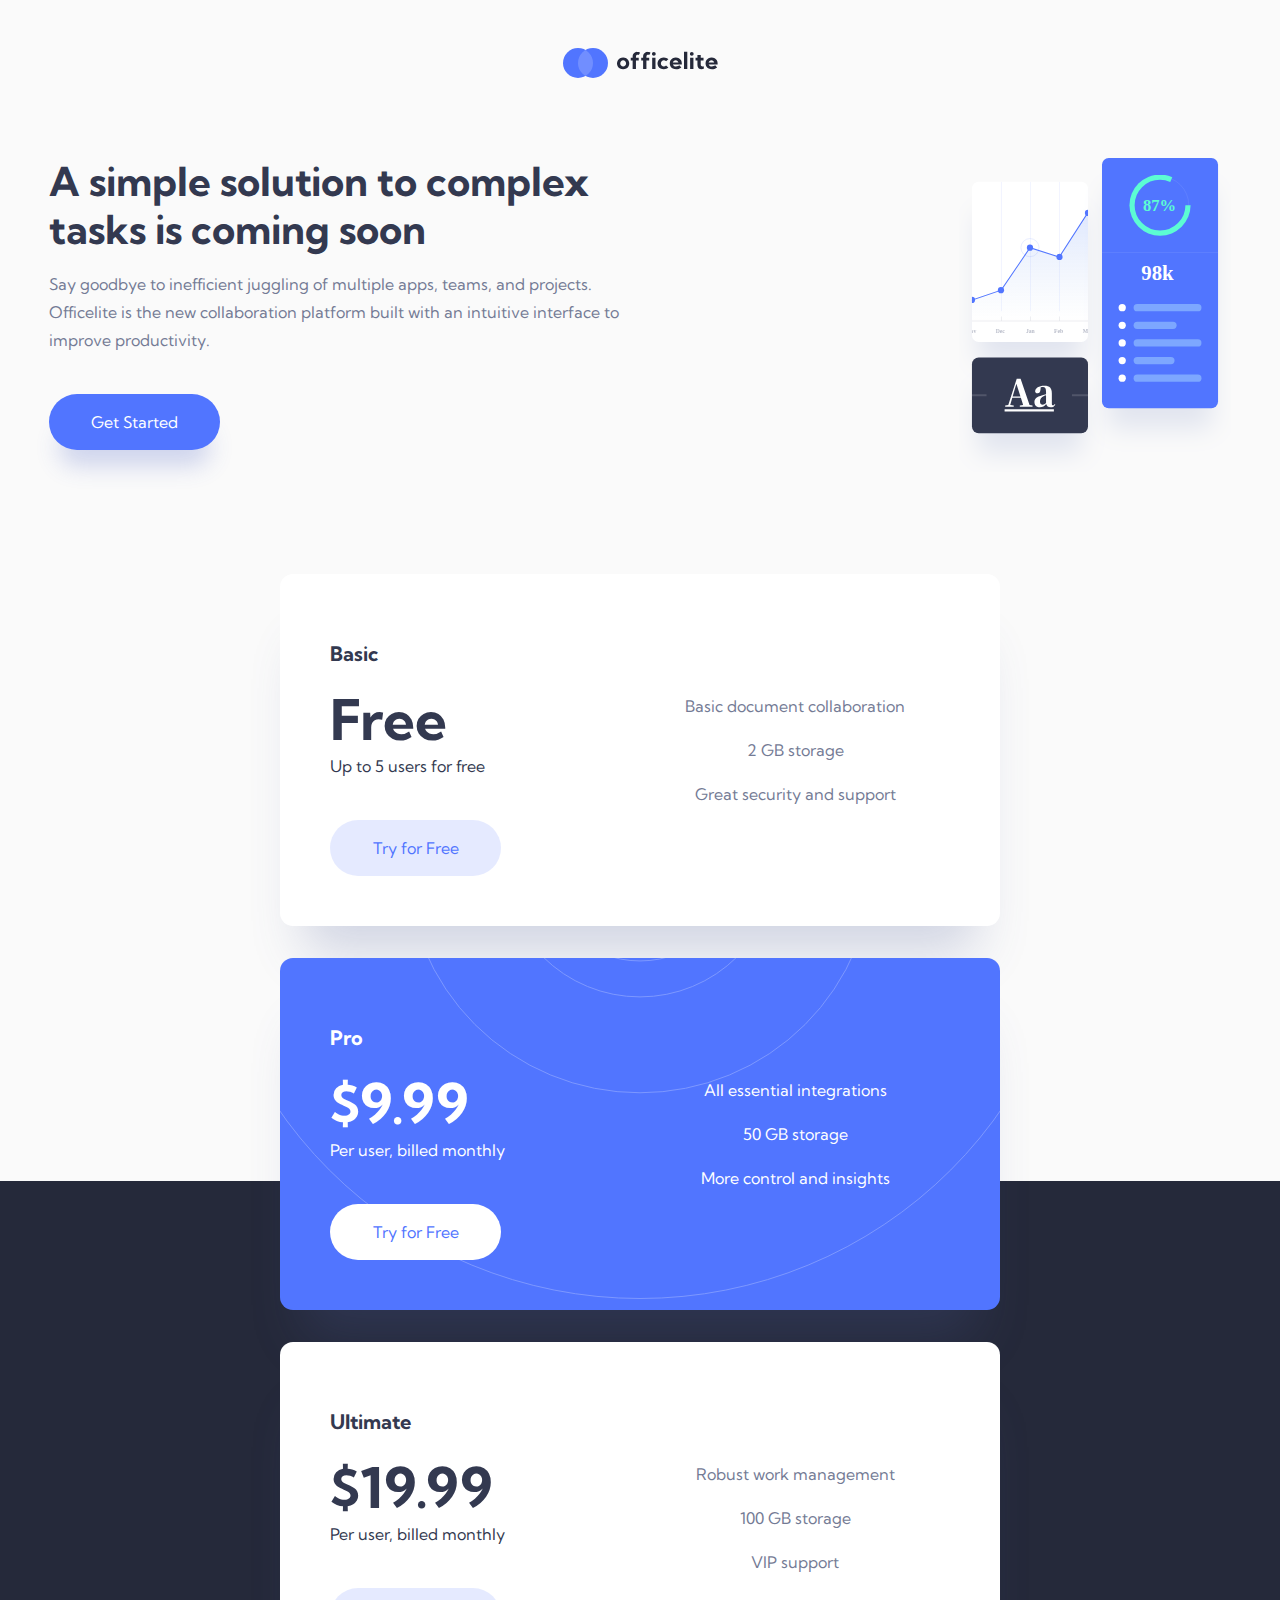
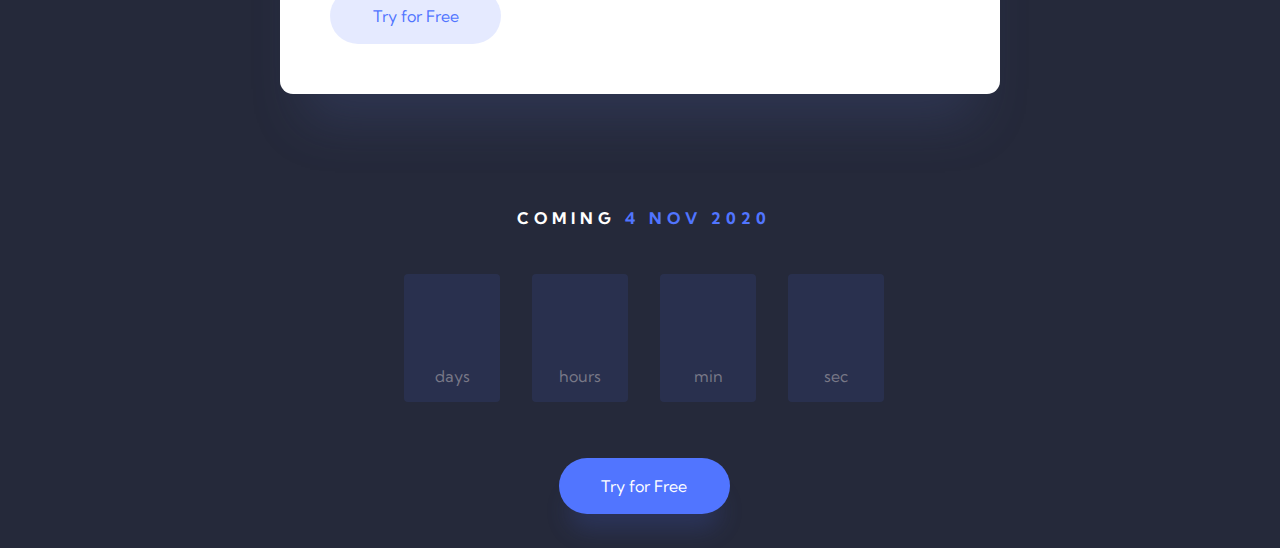
==== index.html @ d3b9f2bd "fix header solar system position" ====
<!DOCTYPE html>
<html lang="en">
  <head>
    <meta charset="UTF-8" />
    <meta name="viewport" content="width=device-width, initial-scale=1.0" />
    <link rel="stylesheet" href="assets/common/css/main.css" />
    <link
      rel="icon"
      type="image/png"
      sizes="32x32"
      href="assets/images/shared/favicon-32x32.png"
    />

    <title>Frontend Mentor | Officelite</title>
  </head>
  <body class="background-home">
    <div>
      <img
        class="background-home-header-mobile"
        src="/starter-code/assets/images/home/bg-pattern-header.svg"
        alt=""
        srcset=""
      />
    </div>
    <div class="container">
      <header>
        <nav>
          <a href="index.html"
            ><img src="assets/images/shared/logo.svg" alt=""
          /></a>
        </nav>
        <div class="header-grid">
          <div class="header-grid__end">
            <img
              id="illustration"
              src="assets/images/home/illustration-charts.svg"
              alt=""
            />
          </div>
          <div>
            <div class="header-section">
              <h1>A simple solution to complex tasks is coming soon</h1>
              <p class="header-paragraph">
                Say goodbye to inefficient juggling of multiple apps, teams, and
                projects. Officelite is the new collaboration platform built
                with an intuitive interface to improve productivity.
              </p>
              <button class="button-1">Get Started</button>
            </div>
          </div>
        </div>
      </header>
      <main>
        <section class="pricing-cards">
          <div class="card card-white">
            <h2 class="card-heading">Basic</h2>
            <div class="card-heading__price">
              <h4 class="card-price">Free</h4>
              <p>Up to 5 users for free</p>
            </div>
            <div class="card-paragraph card-paragraph-white">
              <p>Basic document collaboration</p>
              <p>2 GB storage</p>
              <p>Great security and support</p>
            </div>
            <div class="card-heading__button">
              <button class="button-2">Try for Free</button>
            </div>
          </div>
          <div class="card card-blue">
            <h2 class="card-heading">Pro</h2>
            <div class="card-heading__price">
              <h4 class="card-price">$9.99</h4>
              <p>Per user, billed monthly</p>
            </div>
            <div class="card-paragraph card-paragraph-blue">
              <p>All essential integrations</p>
              <p>50 GB storage</p>
              <p>More control and insights</p>
            </div>
            <div class="card-heading__button">
              <button class="button-3">Try for Free</button>
            </div>
          </div>

          <div class="card card-white">
            <h2 class="card-heading">Ultimate</h2>
            <div class="card-heading__price">
              <h4 class="card-price">$19.99</h4>
              <p>Per user, billed monthly</p>
            </div>
            <div class="card-paragraph card-paragraph-white">
              <p>Robust work management</p>
              <p>100 GB storage</p>
              <p>VIP support</p>
            </div>
            <div class="card-heading__button">
              <button class="button-2">Try for Free</button>
            </div>
          </div>
        </section>

        <footer class="comingsoon">
          <div class="date-grid">
            <!-- If you're choosing to make this date dynamic, set it to 30 days in the future from the moment the visitor views the page -->
            <div>
              <div>
                <img
                  class="background-home-footer__mobile"
                  src="/starter-code/assets/images/home/bg-pattern-footer.svg"
                  alt=""
                  srcset=""
                />
              </div>
              <h3>Coming <span class="comingsoon-date">4 Nov 2020</span></h3>

              <!-- If you're choosing to make this timer dynamic, have it countdown from the date you set above -->
              <div id="clockdiv" class="date-section">
                <div class="date-section-card-signup">
                  <p class="date-number">
                    <span class="date-number days"></span>
                  </p>
                  <p class="date-unit-blue">days</p>
                </div>
                <div class="date-section-card-signup">
                  <p class="date-number"><span class="hours"></span></p>
                  <p class="date-unit-blue">hours</p>
                </div>
                <div class="date-section-card-signup">
                  <span class="date-number minutes"></span>
                  <p class="date-unit-blue">min</p>
                </div>
                <div class="date-section-card-signup">
                  <p class="date-number"><span class="seconds"></span></p>
                  <p class="date-unit-blue">sec</p>
                </div>
              </div>
              <div class="card-heading__button">
                <button class="button-1">Try for Free</button>
              </div>
            </div>
          </div>
        </footer>
      </main>
    </div>
    <script src="/starter-code/assets/common/js/main.js"></script>
  </body>
</html>
---- assets/common/css/main.css ----
@import url("https://fonts.googleapis.com/css2?family=Kumbh+Sans:wght@400;700&display=swap");
/*----------------------------
	Variables
----------------------------*/
/* Colors */
/** Primary **/
/*** Text ***/
/*** Gradient ***/
/** Neutral **/
/*** Text ***/
/*** Dividers ***/
/* Typography */
/** Body Copy **/
/** Font **/
/*----------------------------
	RESET: START
------------------------------*/
/* Box sizing rules */
*,
*::before,
*::after {
  -webkit-box-sizing: border-box;
          box-sizing: border-box;
}

/* Remove default padding */
ul[class],
ol[class] {
  padding: 0;
}

/* Remove default margin */
body,
h1,
h2,
h3,
h4,
p,
ul[class],
ol[class],
figure,
blockquote,
dl,
dd {
  margin: 0;
}

/* Set core root defaults */
html {
  scroll-behavior: smooth;
}

/* Set core body defaults */
body {
  min-height: 100vh;
  text-rendering: optimizeSpeed;
  line-height: 1.5;
}

/* A elements that don't have a class get default styles */
a:not([class]) {
  text-decoration-skip-ink: auto;
}

/* Make images easier to work with */
img,
picture {
  max-width: 100%;
  display: block;
}

/* Natural flow and rhythm in articles by default */
article > * + * {
  margin-top: 1em;
}

/* Inherit fonts for inputs and buttons */
input,
button,
textarea,
select {
  font: inherit;
}

/* Blur images when they have no alt attribute */
img:not([alt]) {
  -webkit-filter: blur(10px);
          filter: blur(10px);
}

/* Remove all animations and transitions for people that prefer not to see them */
@media (prefers-reduced-motion: reduce) {
  * {
    -webkit-animation-duration: 0.01ms !important;
            animation-duration: 0.01ms !important;
    -webkit-animation-iteration-count: 1 !important;
            animation-iteration-count: 1 !important;
    -webkit-transition-duration: 0.01ms !important;
            transition-duration: 0.01ms !important;
    scroll-behavior: auto !important;
  }
}

/*----------------------------
	Accessibility
----------------------------*/
.a11y-hidden {
  position: absolute;
  top: -1000em;
  left: -1000em;
}

/*----------------------------
	Backgrounds
----------------------------*/
.background-home {
  background: -webkit-gradient(linear, left top, left bottom, from(#fafafa), color-stop(50%, #fafafa), color-stop(50%, #25293a), to(#25293a));
  background: linear-gradient(to bottom, #fafafa 0%, #fafafa 50%, #25293a 50%, #25293a 100%);
}

@media (min-width: 768px) {
  .background-home {
    background: -webkit-gradient(linear, left top, left bottom, from(#fafafa), color-stop(55%, #fafafa), color-stop(55%, #25293a), to(#25293a));
    background: linear-gradient(to bottom, #fafafa 0%, #fafafa 55%, #25293a 55%, #25293a 100%);
  }
}

.background-home-header-mobile {
  z-index: -100;
  position: absolute;
  top: -120px;
  -webkit-animation: rotating 10s linear infinite;
          animation: rotating 10s linear infinite;
}

@-webkit-keyframes rotating {
  from {
    -webkit-transform: rotate(0deg);
            transform: rotate(0deg);
  }
  to {
    -webkit-transform: rotate(360deg);
            transform: rotate(360deg);
  }
}

@keyframes rotating {
  from {
    -webkit-transform: rotate(0deg);
            transform: rotate(0deg);
  }
  to {
    -webkit-transform: rotate(360deg);
            transform: rotate(360deg);
  }
}

.background-home-footer-mobile {
  z-index: -100;
  position: absolute;
  top: -120px;
  -webkit-animation: rotating 10s linear infinite;
          animation: rotating 10s linear infinite;
}

@keyframes rotating {
  from {
    -webkit-transform: rotate(0deg);
            transform: rotate(0deg);
  }
  to {
    -webkit-transform: rotate(360deg);
            transform: rotate(360deg);
  }
}

.background-home-image__header {
  background-image: url(/assets/images/home/bg-pattern-header.svg);
}

.background-home-image__header:before {
  content: '';
  position: absolute;
  width: 200%;
  height: 200%;
  top: -50%;
  left: -50%;
  z-index: -1;
  background: url(/assets/images/home/bg-pattern-header.svg) 0 0 repeat;
  -webkit-transform: rotate(30deg);
          transform: rotate(30deg);
}

.background-home-image__footer {
  background-image: url(/assets/images/home/bg-pattern-footer.svg);
}

.background-home-image__footer:before {
  content: '';
  position: absolute;
  width: 200%;
  height: 200%;
  top: -50%;
  left: -50%;
  z-index: -1;
  background: url(/assets/images/home/bg-pattern-header.svg) 0 0 repeat;
  -webkit-transform: rotate(30deg);
          transform: rotate(30deg);
}

.background-signup {
  background: url(/assets/images/home/bg-pattern-header.svg), url(/assets/images/home/bg-pattern-footer.svg), -webkit-gradient(linear, left top, left bottom, from(#fafafa), color-stop(68%, #fafafa), color-stop(68%, #25293a), to(#25293a));
  background: url(/assets/images/home/bg-pattern-header.svg), url(/assets/images/home/bg-pattern-footer.svg), linear-gradient(to bottom, #fafafa 0%, #fafafa 68%, #25293a 68%, #25293a 100%);
  background-size: 125%, 100%;
  background-repeat: no-repeat;
  background-position-x: -50px;
}

/*----------------------------
	Layout
----------------------------*/
.container {
  margin: 0 24px 0 24px;
  text-align: center;
  display: -webkit-box;
  display: -ms-flexbox;
  display: flex;
  -webkit-box-orient: vertical;
  -webkit-box-direction: normal;
      -ms-flex-direction: column;
          flex-direction: column;
  -webkit-box-pack: center;
      -ms-flex-pack: center;
          justify-content: center;
}

div {
  margin: 0;
}

header {
  display: -webkit-box;
  display: -ms-flexbox;
  display: flex;
  -webkit-box-orient: vertical;
  -webkit-box-direction: normal;
      -ms-flex-direction: column;
          flex-direction: column;
  justify-items: center;
}

nav {
  margin: 48px 0 80px 0;
  display: -webkit-box;
  display: -ms-flexbox;
  display: flex;
  -webkit-box-pack: center;
      -ms-flex-pack: center;
          justify-content: center;
}

#grid-signup {
  display: -ms-grid;
  display: grid;
  -ms-grid-rows: auto auto auto;
      grid-template-rows: auto auto auto;
  grid-gap: 64px;
}

@media (min-width: 768px) {
  .header-grid {
    display: -ms-grid;
    display: grid;
    -ms-grid-columns: 1.5fr 1.3fr;
        grid-template-columns: 1.5fr 1.3fr;
    grid-auto-flow: dense;
    margin: 0 2%;
    -ms-flex-pack: distribute;
        justify-content: space-around;
    grid-gap: 3rem;
  }
  .header-grid__end {
    -ms-grid-column-align: end;
        justify-self: end;
    -ms-grid-column: 2;
    grid-column: 2;
  }
}

.header-section {
  display: -webkit-box;
  display: -ms-flexbox;
  display: flex;
  -webkit-box-pack: justify;
      -ms-flex-pack: justify;
          justify-content: space-between;
  -webkit-box-orient: vertical;
  -webkit-box-direction: normal;
      -ms-flex-direction: column;
          flex-direction: column;
  width: 100%;
  margin: 0 auto 100px;
}

@media (min-width: 768px) {
  .header-section {
    text-align: start;
  }
}

.header-paragraph {
  margin: 1rem auto;
  color: #747b95;
}

#header-section-signup {
  display: -ms-grid;
  display: grid;
  grid-gap: 16px;
}

.comingsoon {
  display: -webkit-box;
  display: -ms-flexbox;
  display: flex;
  -webkit-box-orient: vertical;
  -webkit-box-direction: normal;
      -ms-flex-direction: column;
          flex-direction: column;
  -webkit-box-pack: justify;
      -ms-flex-pack: justify;
          justify-content: space-between;
  margin: 100px auto;
  color: white;
  height: 254px;
  width: 328px;
}

.comingsoon-date {
  color: #5175ff;
}

.pricing-cards {
  display: -ms-grid;
  display: grid;
  margin: auto;
  -webkit-box-orient: vertical;
  -webkit-box-direction: normal;
      -ms-flex-direction: column;
          flex-direction: column;
  -webkit-box-pack: center;
      -ms-flex-pack: center;
          justify-content: center;
  grid-gap: 2rem;
}

.date-section {
  display: -webkit-box;
  display: -ms-flexbox;
  display: flex;
  -webkit-box-pack: justify;
      -ms-flex-pack: justify;
          justify-content: space-between;
  margin: 0 0 14px 0;
}

@media (min-width: 768px) {
  .date-section {
    -webkit-box-pack: center;
        -ms-flex-pack: center;
            justify-content: center;
    margin: 2rem 0;
  }
}

.date-section-card {
  background-color: #333950;
  height: 92px;
  width: 72px;
  display: -webkit-box;
  display: -ms-flexbox;
  display: flex;
  -webkit-box-orient: vertical;
  -webkit-box-direction: normal;
      -ms-flex-direction: column;
          flex-direction: column;
  -webkit-box-pack: justify;
      -ms-flex-pack: justify;
          justify-content: space-between;
  padding: 23px 0 12px 0;
  border-radius: 4px;
}

.date-section-card-signup {
  background-color: rgba(81, 117, 255, 0.1);
  height: 92px;
  width: 72px;
  display: -webkit-box;
  display: -ms-flexbox;
  display: flex;
  -webkit-box-orient: vertical;
  -webkit-box-direction: normal;
      -ms-flex-direction: column;
          flex-direction: column;
  -webkit-box-pack: justify;
      -ms-flex-pack: justify;
          justify-content: space-between;
  padding: 23px 0 12px 0;
  border-radius: 4px;
}

@media (min-width: 768px) {
  .date-section-card-signup {
    height: 8rem;
    width: 6rem;
    margin: 0 1rem;
  }
}

.date-grid {
  display: -ms-grid;
  display: grid;
  grid-gap: 18px;
}

@media (min-width: 768px) {
  .date-grid {
    width: 200%;
    margin: 0 -10rem;
  }
}

.form-style {
  display: -ms-grid;
  display: grid;
  grid-gap: 15px;
  background-color: white;
  padding: 10%;
  border-radius: 13px;
  margin-bottom: 25%;
}

/*----------------------------
	Typography
----------------------------*/
body {
  font-family: "Kumbh Sans", sans-serif;
  font-size: 16px;
  line-height: 28px;
}

h1 {
  color: #333950;
  font-weight: bold;
  font-size: 40px;
  line-height: 48px;
  text-align: center;
}

@media (min-width: 768px) {
  h1 {
    text-align: left;
  }
}

h2 {
  font-weight: bold;
  font-size: 20px;
  line-height: 28px;
}

h3 {
  font-weight: bold;
  font-size: 16px;
  line-height: 48px;
  letter-spacing: 5px;
  text-transform: uppercase;
}

.card-price {
  font-weight: bold;
  font-size: 56px;
  line-height: 64px;
}

@media (min-width: 768px) {
  .card-price {
    -ms-grid-column-align: start;
        justify-self: start;
  }
}

.date-number {
  font-weight: bold;
  font-size: 32px;
  color: white;
}

@media (min-width: 768px) {
  .date-number {
    font-size: 56px;
    margin: auto;
  }
}

.date-number-blue {
  font-size: 32px;
  font-weight: bold;
  color: #6565e7;
}

.date-unit {
  font-size: 12px;
  color: #e7e7e9;
}

.date-unit-blue {
  color: #787887;
}

/*----------------------------
	Images
----------------------------*/
#illustration {
  width: 171px;
  height: 192px;
  margin: 0 auto 32px;
}

@media (min-width: 768px) {
  #illustration {
    width: 100%;
    height: 314px;
  }
}

/*----------------------------
	Buttons
----------------------------*/
.button-1 {
  white-space: nowrap;
  background-color: #5175ff;
  border-radius: 28px;
  color: white;
  text-align: center;
  text-decoration: none;
  display: inline-block;
  font-size: 16px;
  border-style: none;
  -webkit-box-shadow: 0px 25px 25px -10px rgba(63, 91, 194, 0.247159);
          box-shadow: 0px 25px 25px -10px rgba(63, 91, 194, 0.247159);
  width: 171px;
  height: 56px;
  margin: 1.5rem auto;
  -webkit-transition: background-color 0.6s ease;
  transition: background-color 0.6s ease;
}

@media (min-width: 768px) {
  .button-1 {
    margin: 1.5rem 0;
  }
}

.button-1:hover {
  background-color: #829cff;
  cursor: pointer;
}

.button-2 {
  white-space: nowrap;
  background-color: rgba(81, 117, 255, 0.15);
  mix-blend-mode: normal;
  border-radius: 28px;
  color: #5175ff;
  text-align: center;
  text-decoration: none;
  display: inline-block;
  font-size: 16px;
  border-style: none;
  width: 171px;
  height: 56px;
  -webkit-transition: background-color 0.6s ease;
  transition: background-color 0.6s ease;
}

.button-2:hover {
  background-color: rgba(81, 117, 255, 0.25);
  cursor: pointer;
}

.button-3 {
  white-space: nowrap;
  background-color: white;
  mix-blend-mode: normal;
  border-radius: 28px;
  color: #5175ff;
  text-align: center;
  text-decoration: none;
  display: inline-block;
  font-size: 16px;
  border-style: none;
  width: 171px;
  height: 56px;
  -webkit-transition: background-color 0.6s ease;
  transition: background-color 0.6s ease;
}

.button-3:hover {
  color: #829cff;
  cursor: pointer;
}

/*----------------------------
	Cards
----------------------------*/
.card {
  display: -webkit-box;
  display: -ms-flexbox;
  display: flex;
  -webkit-box-orient: vertical;
  -webkit-box-direction: normal;
      -ms-flex-direction: column;
          flex-direction: column;
  width: 327px;
  height: 34rem;
  -webkit-box-shadow: 0px 50px 50px -25px rgba(75, 92, 154, 0.247159);
          box-shadow: 0px 50px 50px -25px rgba(75, 92, 154, 0.247159);
  border-radius: 13px;
  margin: auto;
  -webkit-transition: all 0.3s cubic-bezier(0.165, 0.84, 0.44, 1);
  transition: all 0.3s cubic-bezier(0.165, 0.84, 0.44, 1);
}

@media (min-width: 768px) {
  .card {
    height: 100%;
    width: 80%;
  }
}

.card:hover {
  -webkit-transform: translate(0, -4px);
  transform: translate(0, -4px);
  -webkit-box-shadow: 0 40px 40px rgba(0, 0, 0, 0.2);
          box-shadow: 0 40px 40px rgba(0, 0, 0, 0.2);
}

.card-heading {
  font-family: Kumbh Sans;
  font-style: normal;
  font-weight: bold;
  font-size: 20px;
  line-height: 28px;
  margin: 40px 0 40px 0;
}

@media (min-width: 768px) {
  .card-heading {
    -ms-grid-row: 2;
        grid-row-start: 2;
    -ms-grid-column: 2;
        grid-column-start: 2;
    margin: 1rem 0;
  }
}

.card-heading__price {
  -ms-grid-column: 2;
      grid-column-start: 2;
  -ms-grid-row: 2;
      grid-row-start: 2;
  -ms-grid-row-align: center;
      align-self: center;
  display: -ms-grid;
  display: grid;
  margin-bottom: 2rem;
}

.card-heading__button {
  -ms-grid-column: 2;
      grid-column-start: 2;
  -ms-grid-row: 2;
      grid-row-start: 2;
  margin-bottom: 2rem;
}

@media (min-width: 768px) {
  .card-heading__button {
    -ms-flex-item-align: end;
        -ms-grid-row-align: end;
        align-self: end;
    margin-bottom: 0;
  }
}

.card-blue {
  background-image: url(/assets/images/home/bg-pattern-pricing.svg);
  background-position: 50% 102%;
  background-repeat: no-repeat;
  background-color: #5175ff;
  color: white;
}

@media (min-width: 768px) {
  .card-blue {
    width: auto;
    justify-items: start;
    display: -ms-grid;
    display: grid;
    -ms-grid-columns: 50px 1fr 1fr 50px;
        grid-template-columns: 50px 1fr 1fr 50px;
    -ms-grid-rows: 50px 1fr 50px;
        grid-template-rows: 50px 1fr 50px;
    height: 22rem;
    width: 45rem;
  }
}

.card-white {
  color: #333950;
  background-color: white;
}

@media (min-width: 768px) {
  .card-white {
    width: auto;
    justify-items: start;
    display: -ms-grid;
    display: grid;
    -ms-grid-columns: 50px 1fr 1fr 50px;
        grid-template-columns: 50px 1fr 1fr 50px;
    -ms-grid-rows: 50px 1fr 50px;
        grid-template-rows: 50px 1fr 50px;
    height: 22rem;
    width: 45rem;
  }
}

.card-paragraph {
  margin: 56px 0 32px 0;
  height: 116px;
  display: -webkit-box;
  display: -ms-flexbox;
  display: flex;
  -webkit-box-orient: vertical;
  -webkit-box-direction: normal;
      -ms-flex-direction: column;
          flex-direction: column;
  -webkit-box-pack: justify;
      -ms-flex-pack: justify;
          justify-content: space-between;
}

@media (min-width: 768px) {
  .card-paragraph {
    -ms-grid-column: 3;
        grid-column-start: 3;
    -ms-grid-row: 2;
        grid-row-start: 2;
    -ms-flex-item-align: center;
        -ms-grid-row-align: center;
        align-self: center;
    -ms-grid-column-align: center;
        justify-self: center;
    margin: auto;
  }
}

.card-paragraph-white {
  color: #747b95;
}

/*----------------------------
	Forms
----------------------------*/
ul {
  list-style: none;
  padding: 0;
  margin: 0;
}

form li + li {
  margin-top: 1em;
}

input {
  position: relative;
  width: 100%;
  display: -webkit-box;
  display: -ms-flexbox;
  display: flex;
  -webkit-box-align: center;
      -ms-flex-align: center;
          align-items: center;
  -webkit-box-pack: justify;
      -ms-flex-pack: justify;
          justify-content: space-between;
  background: #ffffff;
  cursor: default;
  border-width: 0 0 1px 0;
  border-style: solid;
  padding: 1rem;
}

input:focus {
  color: #5175ff;
}

input:hover {
  color: #5175ff;
  cursor: auto;
}

.custom-select {
  position: relative;
  display: -webkit-box;
  display: -ms-flexbox;
  display: flex;
  -webkit-box-orient: vertical;
  -webkit-box-direction: normal;
      -ms-flex-direction: column;
          flex-direction: column;
}

.custom-select-wrapper {
  position: relative;
  -webkit-user-select: none;
     -moz-user-select: none;
      -ms-user-select: none;
          user-select: none;
  width: 100%;
}

.custom-select__trigger {
  position: relative;
  display: -webkit-box;
  display: -ms-flexbox;
  display: flex;
  -webkit-box-align: center;
      -ms-flex-align: center;
          align-items: center;
  -webkit-box-pack: justify;
      -ms-flex-pack: justify;
          justify-content: space-between;
  background: #ffffff;
  cursor: pointer;
  border-width: 0 0 1px 0;
  border-style: solid;
  border-color: #dadada;
  padding: 1rem 0 1rem 1rem;
}

.custom-select__trigger:hover {
  color: #5175ff;
}

.custom-span {
  font-weight: bold;
}

.custom-span:hover, .custom-span__trigger {
  color: #5175ff;
}

.custom-span__opacity {
  opacity: 40%;
}

.custom-options {
  position: absolute;
  display: block;
  top: 100%;
  left: 0;
  right: 0;
  border-top: 0;
  background: #fff;
  -webkit-box-shadow: 0px 25px 25px -5px rgba(63, 91, 194, 0.247159);
          box-shadow: 0px 25px 25px -5px rgba(63, 91, 194, 0.247159);
  -webkit-transition: all 0.5s;
  transition: all 0.5s;
  opacity: 0;
  visibility: hidden;
  pointer-events: none;
  z-index: 2;
}

.custom-option {
  position: relative;
  display: -webkit-box;
  display: -ms-flexbox;
  display: flex;
  -webkit-box-pack: start;
      -ms-flex-pack: start;
          justify-content: start;
  padding: 0 22px 0 22px;
  font-size: 16px;
  font-weight: bold;
  padding: 1rem;
  color: #333950;
  cursor: pointer;
  -webkit-transition: all 0.5s;
  transition: all 0.5s;
  border-bottom: 1px solid #dadada;
}

.custom-option:hover {
  cursor: pointer;
  background-color: #5175ff;
  color: white;
}

.custom-option.selected {
  display: none;
}

.open .custom-options {
  opacity: 1;
  visibility: visible;
  pointer-events: all;
}

/*----------------------------
	Arrow
----------------------------*/
.arrow {
  position: relative;
  height: 5.5px;
  width: 11px;
}

.arrow:before, .arrow:after {
  content: '';
  position: absolute;
  bottom: -2px;
  width: 0.15rem;
  height: 200%;
  -webkit-transition: all 0.5s;
  transition: all 0.5s;
}

.arrow:before {
  left: -20px;
  -webkit-transform: rotate(-45deg);
          transform: rotate(-45deg);
  background-color: #5175ff;
}

.arrow:after {
  left: -14px;
  -webkit-transform: rotate(45deg);
          transform: rotate(45deg);
  background-color: #5175ff;
}

.open .arrow:before {
  left: -14px;
  -webkit-transform: rotate(-45deg);
          transform: rotate(-45deg);
}

.open .arrow:after {
  left: -20px;
  -webkit-transform: rotate(45deg);
          transform: rotate(45deg);
}
/*# sourceMappingURL=main.css.map */
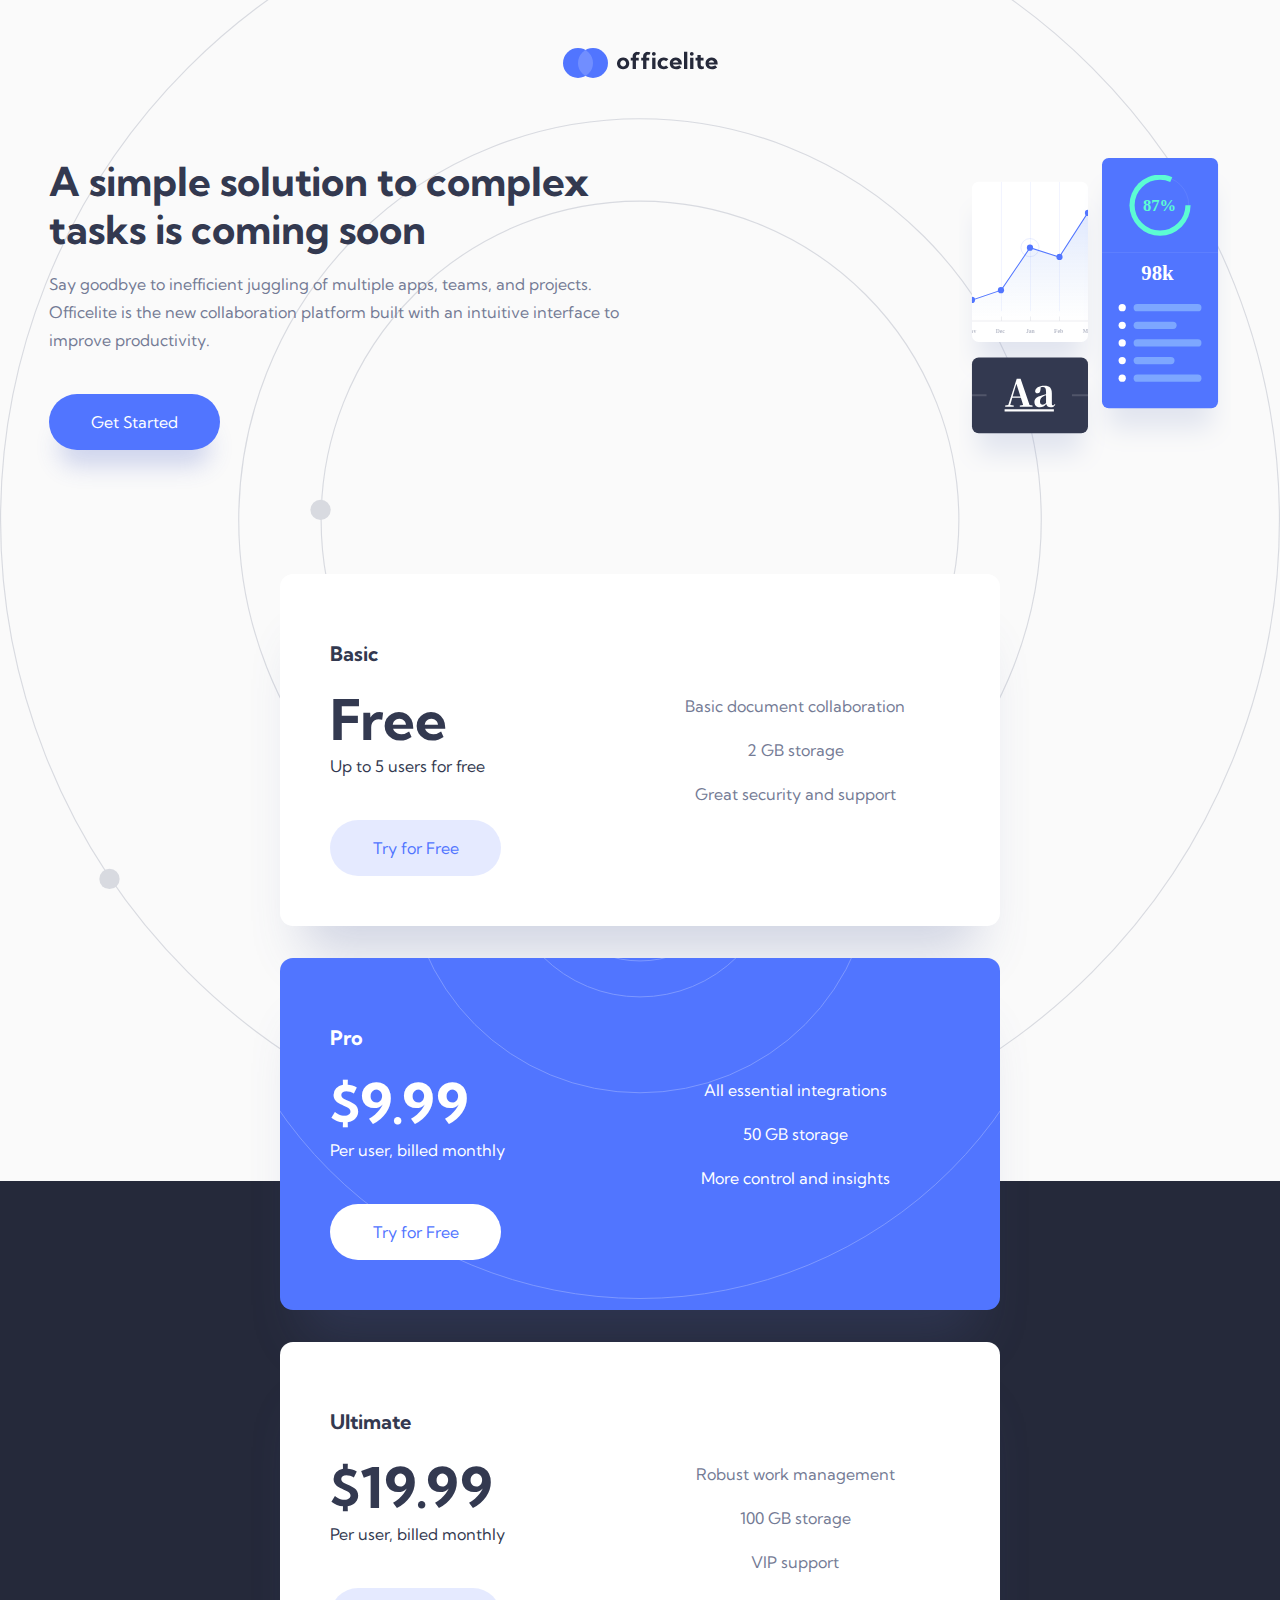
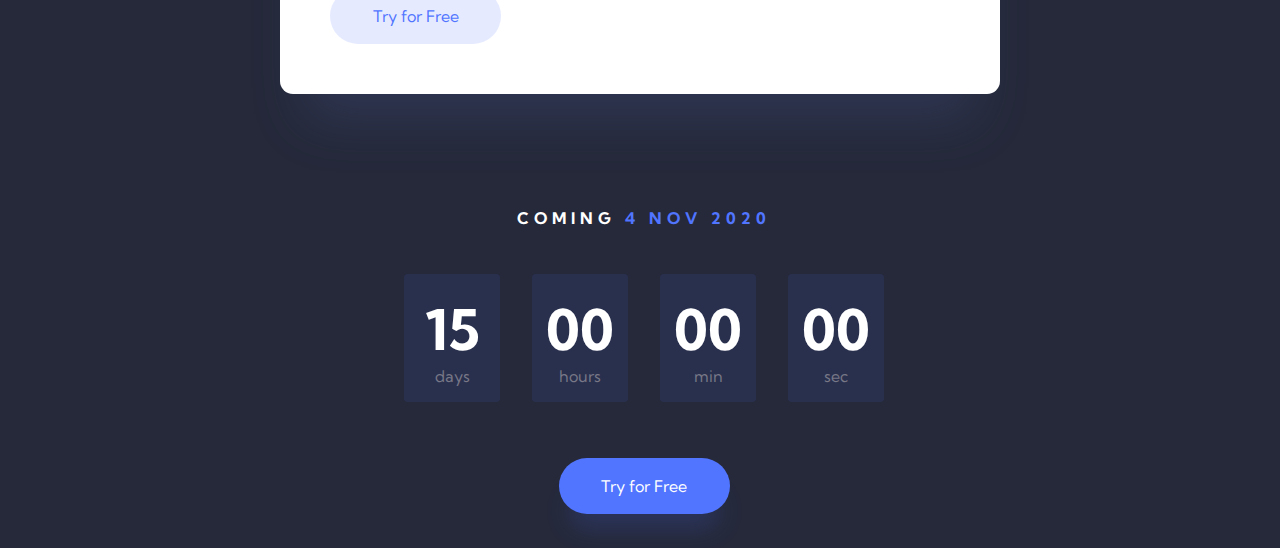
==== commit c7047a33: "header mobile rotation fix" ====
--- a/index.html
+++ b/index.html
@@ -14,16 +14,16 @@
     <title>Frontend Mentor | Officelite</title>
   </head>
   <body class="background-home">
-    <div>
-      <img
-        class="background-home-header-mobile"
-        src="/starter-code/assets/images/home/bg-pattern-header.svg"
-        alt=""
-        srcset=""
-      />
-    </div>
     <div class="container">
       <header>
+        <div>
+          <img
+            class="background-home-header-mobile"
+            src="/assets/images/home/bg-pattern-header.svg"
+            alt=""
+            srcset=""
+          />
+        </div>
         <nav>
           <a href="index.html"
             ><img src="assets/images/shared/logo.svg" alt=""
@@ -99,50 +99,49 @@
             </div>
           </div>
         </section>
+      </main>
+      <footer class="comingsoon">
+        <div class="date-grid">
+          <!-- If you're choosing to make this date dynamic, set it to 30 days in the future from the moment the visitor views the page -->
+          <div>
+            <div>
+              <img
+                class="background-home-footer-mobile"
+                src="/starter-code/assets/images/home/bg-pattern-footer.svg"
+                alt=""
+                srcset=""
+              />
+            </div>
+            <h3>Coming <span class="comingsoon-date">4 Nov 2020</span></h3>
 
-        <footer class="comingsoon">
-          <div class="date-grid">
-            <!-- If you're choosing to make this date dynamic, set it to 30 days in the future from the moment the visitor views the page -->
-            <div>
-              <div>
-                <img
-                  class="background-home-footer__mobile"
-                  src="/starter-code/assets/images/home/bg-pattern-footer.svg"
-                  alt=""
-                  srcset=""
-                />
+            <!-- If you're choosing to make this timer dynamic, have it countdown from the date you set above -->
+            <div id="clockdiv" class="date-section">
+              <div class="date-section-card-signup">
+                <p class="date-number">
+                  <span class="date-number days"></span>
+                </p>
+                <p class="date-unit-blue">days</p>
               </div>
-              <h3>Coming <span class="comingsoon-date">4 Nov 2020</span></h3>
-
-              <!-- If you're choosing to make this timer dynamic, have it countdown from the date you set above -->
-              <div id="clockdiv" class="date-section">
-                <div class="date-section-card-signup">
-                  <p class="date-number">
-                    <span class="date-number days"></span>
-                  </p>
-                  <p class="date-unit-blue">days</p>
-                </div>
-                <div class="date-section-card-signup">
-                  <p class="date-number"><span class="hours"></span></p>
-                  <p class="date-unit-blue">hours</p>
-                </div>
-                <div class="date-section-card-signup">
-                  <span class="date-number minutes"></span>
-                  <p class="date-unit-blue">min</p>
-                </div>
-                <div class="date-section-card-signup">
-                  <p class="date-number"><span class="seconds"></span></p>
-                  <p class="date-unit-blue">sec</p>
-                </div>
+              <div class="date-section-card-signup">
+                <p class="date-number"><span class="hours"></span></p>
+                <p class="date-unit-blue">hours</p>
               </div>
-              <div class="card-heading__button">
-                <button class="button-1">Try for Free</button>
+              <div class="date-section-card-signup">
+                <span class="date-number minutes"></span>
+                <p class="date-unit-blue">min</p>
+              </div>
+              <div class="date-section-card-signup">
+                <p class="date-number"><span class="seconds"></span></p>
+                <p class="date-unit-blue">sec</p>
               </div>
             </div>
+            <div class="card-heading__button">
+              <button class="button-1">Try for Free</button>
+            </div>
           </div>
-        </footer>
-      </main>
+        </div>
+      </footer>
     </div>
-    <script src="/starter-code/assets/common/js/main.js"></script>
+    <script src="/assets/common/js/main.js"></script>
   </body>
 </html>
--- a/assets/common/css/main.css
+++ b/assets/common/css/main.css
@@ -129,8 +129,10 @@
   z-index: -100;
   position: absolute;
   top: -120px;
+  left: 0px;
   -webkit-animation: rotating 10s linear infinite;
           animation: rotating 10s linear infinite;
+  width: 100%;
 }
 
 @-webkit-keyframes rotating {
@@ -158,7 +160,6 @@
 .background-home-footer-mobile {
   z-index: -100;
   position: absolute;
-  top: -120px;
   -webkit-animation: rotating 10s linear infinite;
           animation: rotating 10s linear infinite;
 }
@@ -405,7 +406,7 @@
   -webkit-box-pack: justify;
       -ms-flex-pack: justify;
           justify-content: space-between;
-  padding: 23px 0 12px 0;
+  padding: 23px 0 12px;
   border-radius: 4px;
 }
 
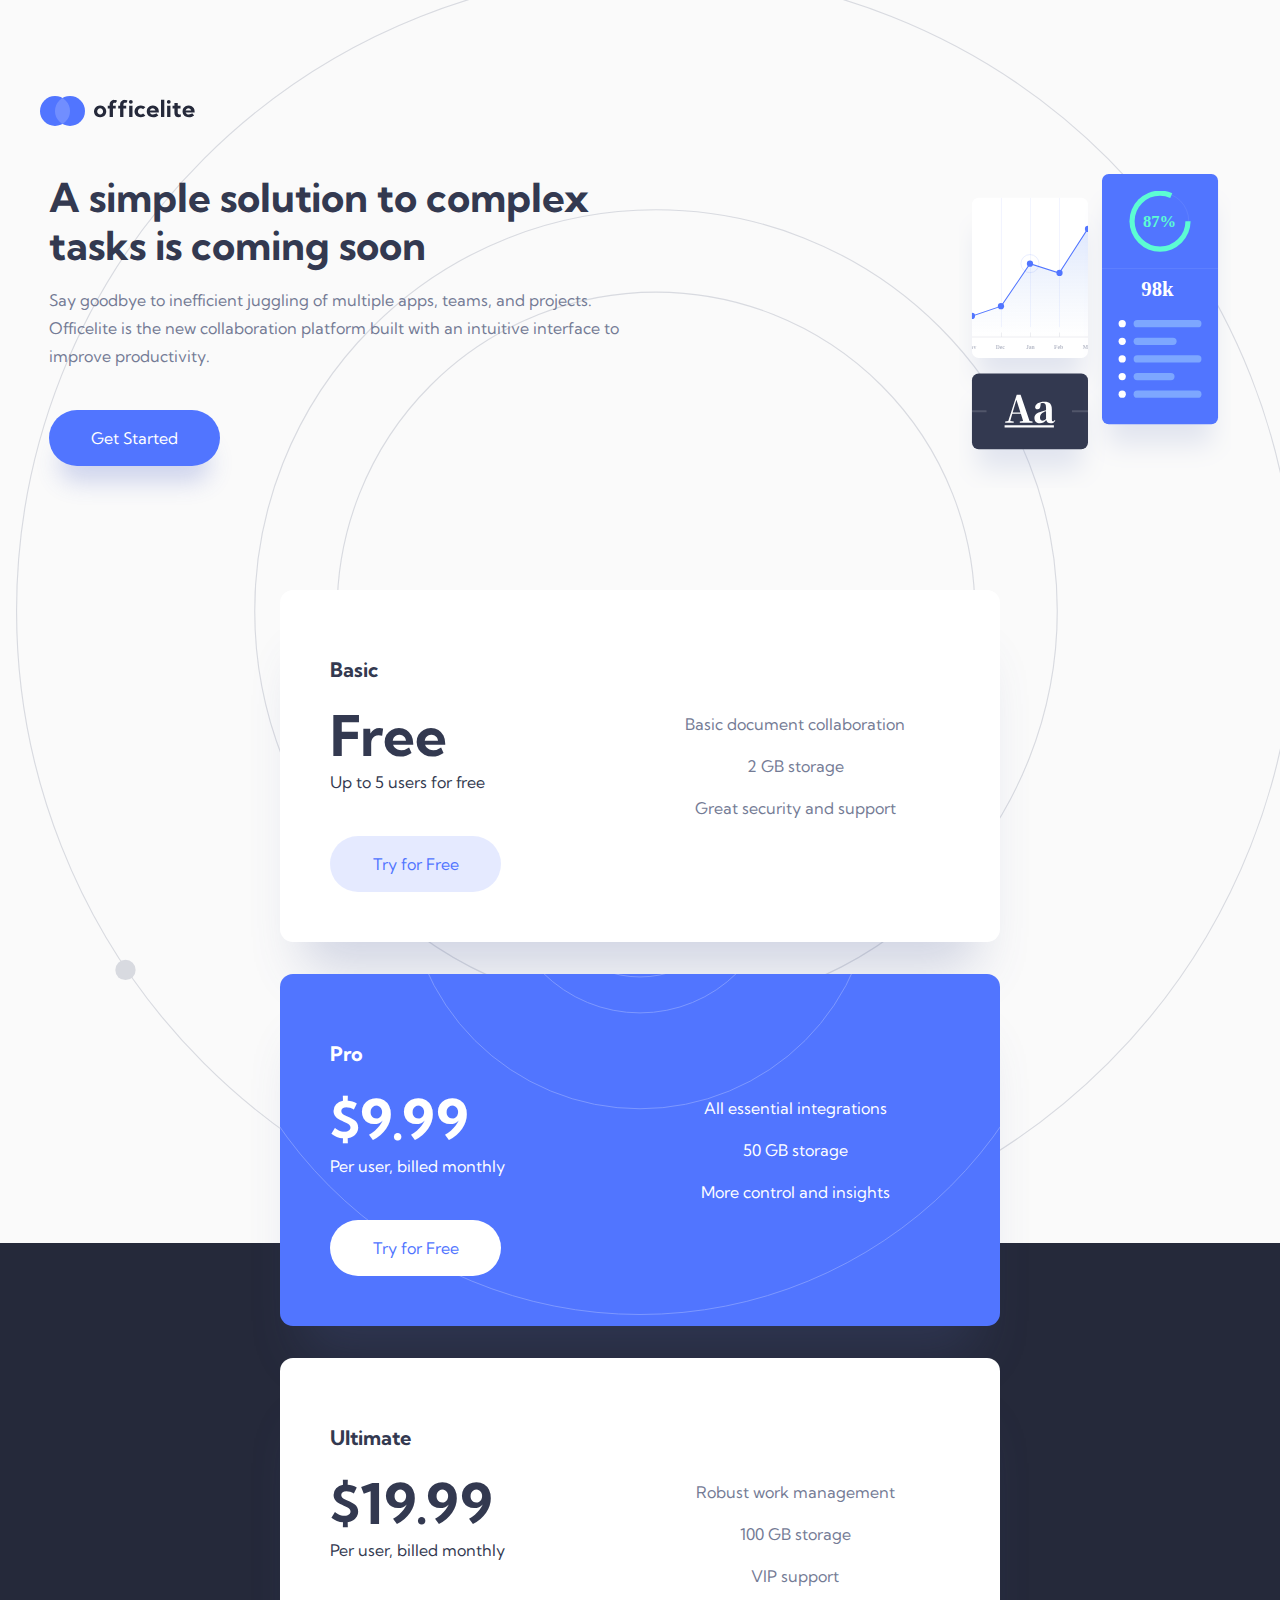
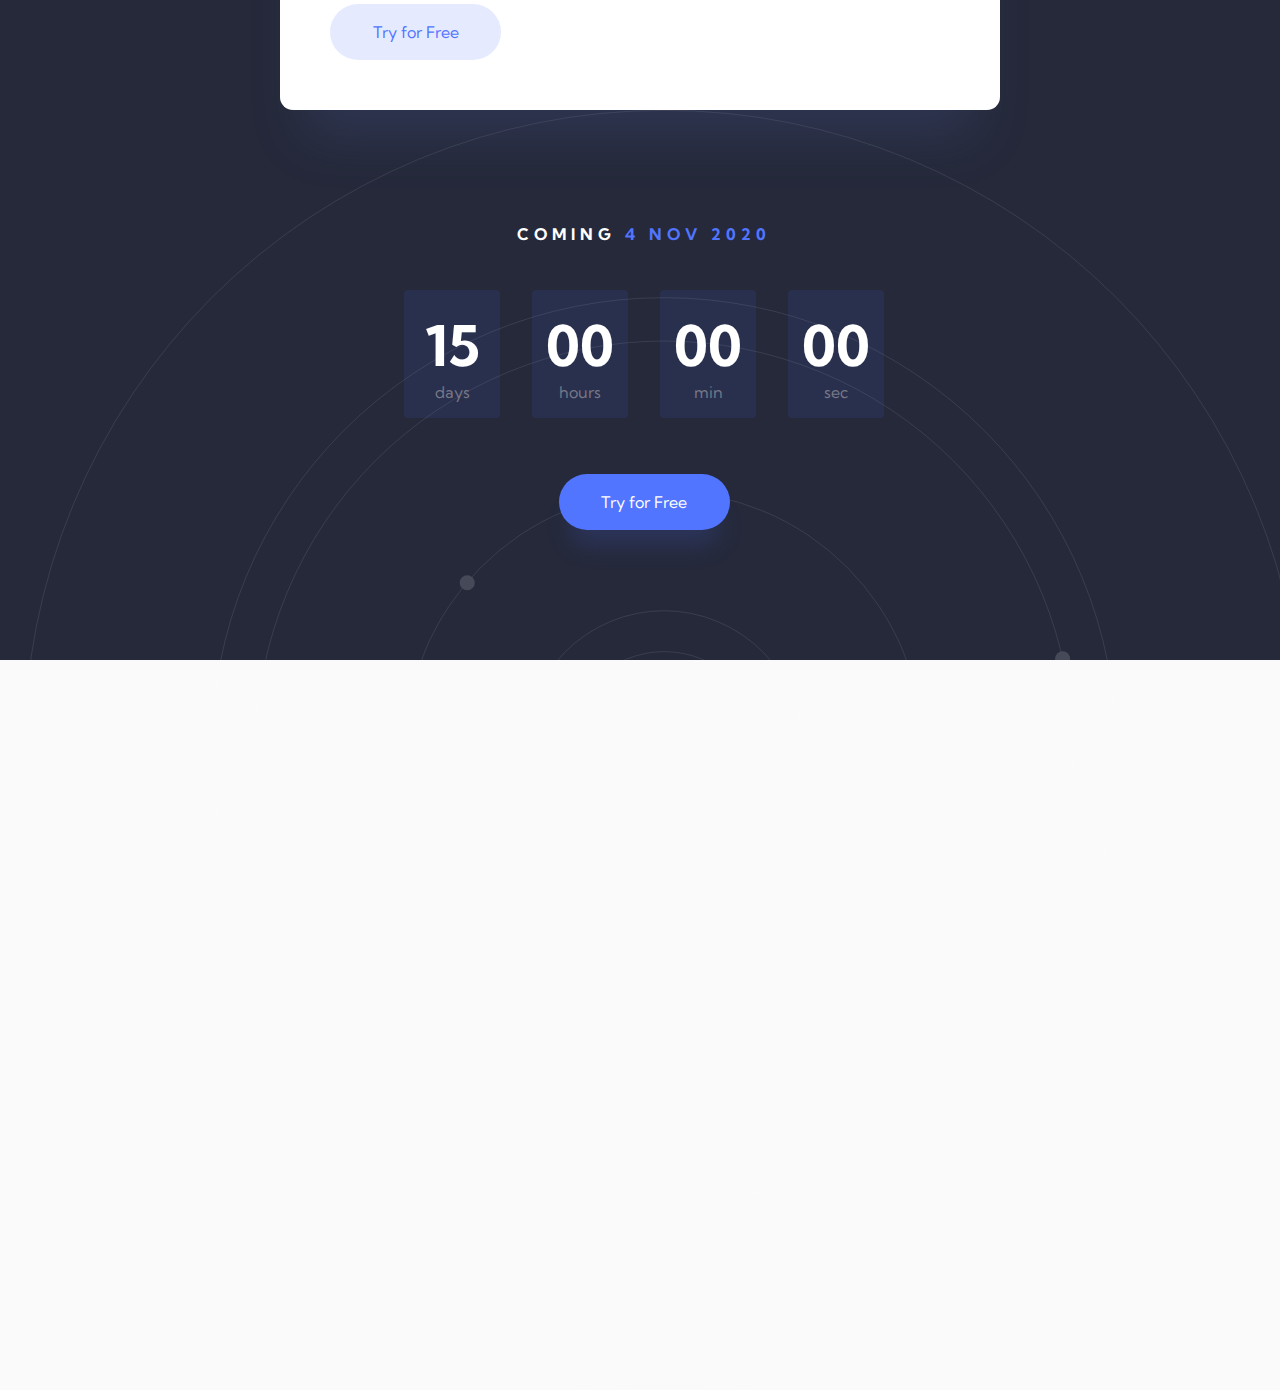
==== commit d8c39119: "footer margin increase" ====
--- a/index.html
+++ b/index.html
@@ -18,7 +18,7 @@
       <header>
         <div>
           <img
-            class="background-home-header-mobile"
+            class="background-home-header"
             src="/assets/images/home/bg-pattern-header.svg"
             alt=""
             srcset=""
@@ -100,47 +100,50 @@
           </div>
         </section>
       </main>
-      <footer class="comingsoon">
-        <div class="date-grid">
-          <!-- If you're choosing to make this date dynamic, set it to 30 days in the future from the moment the visitor views the page -->
-          <div>
+      <footer>
+        <div>
+          <img
+            class="background-home-footer"
+            src="/assets/images/home/bg-pattern-footer.svg"
+            alt=""
+            srcset=""
+          />
+        </div>
+        <div class="comingsoon">
+          <div class="date-grid">
+            <!-- If you're choosing to make this date dynamic, set it to 30 days in the future from the moment the visitor views the page -->
             <div>
-              <img
-                class="background-home-footer-mobile"
-                src="/starter-code/assets/images/home/bg-pattern-footer.svg"
-                alt=""
-                srcset=""
-              />
-            </div>
-            <h3>Coming <span class="comingsoon-date">4 Nov 2020</span></h3>
+              <h3>Coming <span class="comingsoon-date">4 Nov 2020</span></h3>
 
-            <!-- If you're choosing to make this timer dynamic, have it countdown from the date you set above -->
-            <div id="clockdiv" class="date-section">
-              <div class="date-section-card-signup">
-                <p class="date-number">
-                  <span class="date-number days"></span>
-                </p>
-                <p class="date-unit-blue">days</p>
+              <!-- If you're choosing to make this timer dynamic, have it countdown from the date you set above -->
+              <div id="clockdiv" class="date-section">
+                <div class="date-section-card-signup">
+                  <p class="date-number">
+                    <span class="date-number days"></span>
+                  </p>
+                  <p class="date-unit-blue">days</p>
+                </div>
+                <div class="date-section-card-signup">
+                  <p class="date-number"><span class="hours"></span></p>
+                  <p class="date-unit-blue">hours</p>
+                </div>
+                <div class="date-section-card-signup">
+                  <span class="date-number minutes"></span>
+                  <p class="date-unit-blue">min</p>
+                </div>
+                <div class="date-section-card-signup">
+                  <p class="date-number"><span class="seconds"></span></p>
+                  <p class="date-unit-blue">sec</p>
+                </div>
               </div>
-              <div class="date-section-card-signup">
-                <p class="date-number"><span class="hours"></span></p>
-                <p class="date-unit-blue">hours</p>
+              <div class="card-heading__button">
+                <button class="button-1">Try for Free</button>
               </div>
-              <div class="date-section-card-signup">
-                <span class="date-number minutes"></span>
-                <p class="date-unit-blue">min</p>
-              </div>
-              <div class="date-section-card-signup">
-                <p class="date-number"><span class="seconds"></span></p>
-                <p class="date-unit-blue">sec</p>
-              </div>
-            </div>
-            <div class="card-heading__button">
-              <button class="button-1">Try for Free</button>
             </div>
           </div>
         </div>
       </footer>
+      <!-- Container -->
     </div>
     <script src="/assets/common/js/main.js"></script>
   </body>
--- a/assets/common/css/main.css
+++ b/assets/common/css/main.css
@@ -114,6 +114,10 @@
 	Backgrounds
 ----------------------------*/
 .background-home {
+  background-image: url(/assets/images/home/bg-pattern-pricing.svg);
+  background-position: 50% 102%;
+  background-repeat: no-repeat;
+  background-color: #5175ff;
   background: -webkit-gradient(linear, left top, left bottom, from(#fafafa), color-stop(50%, #fafafa), color-stop(50%, #25293a), to(#25293a));
   background: linear-gradient(to bottom, #fafafa 0%, #fafafa 50%, #25293a 50%, #25293a 100%);
 }
@@ -125,54 +129,26 @@
   }
 }
 
-.background-home-header-mobile {
+.background-home-header {
   z-index: -100;
   position: absolute;
-  top: -120px;
+  top: -125px;
   left: 0px;
-  -webkit-animation: rotating 10s linear infinite;
-          animation: rotating 10s linear infinite;
   width: 100%;
 }
 
-@-webkit-keyframes rotating {
-  from {
-    -webkit-transform: rotate(0deg);
-            transform: rotate(0deg);
-  }
-  to {
-    -webkit-transform: rotate(360deg);
-            transform: rotate(360deg);
-  }
-}
-
-@keyframes rotating {
-  from {
-    -webkit-transform: rotate(0deg);
-            transform: rotate(0deg);
-  }
-  to {
-    -webkit-transform: rotate(360deg);
-            transform: rotate(360deg);
-  }
-}
-
-.background-home-footer-mobile {
+@media (min-width: 768px) {
+  .background-home-header {
+    -webkit-box-pack: start;
+        -ms-flex-pack: start;
+            justify-content: start;
+    margin: 6rem 0 3rem 1rem;
+  }
+}
+
+.background-home-footer {
   z-index: -100;
   position: absolute;
-  -webkit-animation: rotating 10s linear infinite;
-          animation: rotating 10s linear infinite;
-}
-
-@keyframes rotating {
-  from {
-    -webkit-transform: rotate(0deg);
-            transform: rotate(0deg);
-  }
-  to {
-    -webkit-transform: rotate(360deg);
-            transform: rotate(360deg);
-  }
 }
 
 .background-home-image__header {
@@ -258,6 +234,21 @@
   -webkit-box-pack: center;
       -ms-flex-pack: center;
           justify-content: center;
+}
+
+@media (min-width: 768px) {
+  nav {
+    -webkit-box-pack: start;
+        -ms-flex-pack: start;
+            justify-content: start;
+    margin: 6rem 0 3rem 1rem;
+  }
+}
+
+@media (min-width: 768px) {
+  footer {
+    margin: auto 0 6rem 0;
+  }
 }
 
 #grid-signup {
@@ -629,8 +620,8 @@
           box-shadow: 0px 50px 50px -25px rgba(75, 92, 154, 0.247159);
   border-radius: 13px;
   margin: auto;
-  -webkit-transition: all 0.3s cubic-bezier(0.165, 0.84, 0.44, 1);
-  transition: all 0.3s cubic-bezier(0.165, 0.84, 0.44, 1);
+  -webkit-transition: all 0.5s cubic-bezier(0.165, 0.84, 0.44, 1);
+  transition: all 0.5s cubic-bezier(0.165, 0.84, 0.44, 1);
 }
 
 @media (min-width: 768px) {
@@ -643,8 +634,8 @@
 .card:hover {
   -webkit-transform: translate(0, -4px);
   transform: translate(0, -4px);
-  -webkit-box-shadow: 0 40px 40px rgba(0, 0, 0, 0.2);
-          box-shadow: 0 40px 40px rgba(0, 0, 0, 0.2);
+  -webkit-transition: all 0.5s cubic-bezier(0.165, 0.84, 0.44, 1);
+  transition: all 0.5s cubic-bezier(0.165, 0.84, 0.44, 1);
 }
 
 .card-heading {
@@ -739,8 +730,8 @@
 }
 
 .card-paragraph {
-  margin: 56px 0 32px 0;
-  height: 116px;
+  margin: 2rem 0 3rem 0;
+  height: 7rem;
   display: -webkit-box;
   display: -ms-flexbox;
   display: flex;
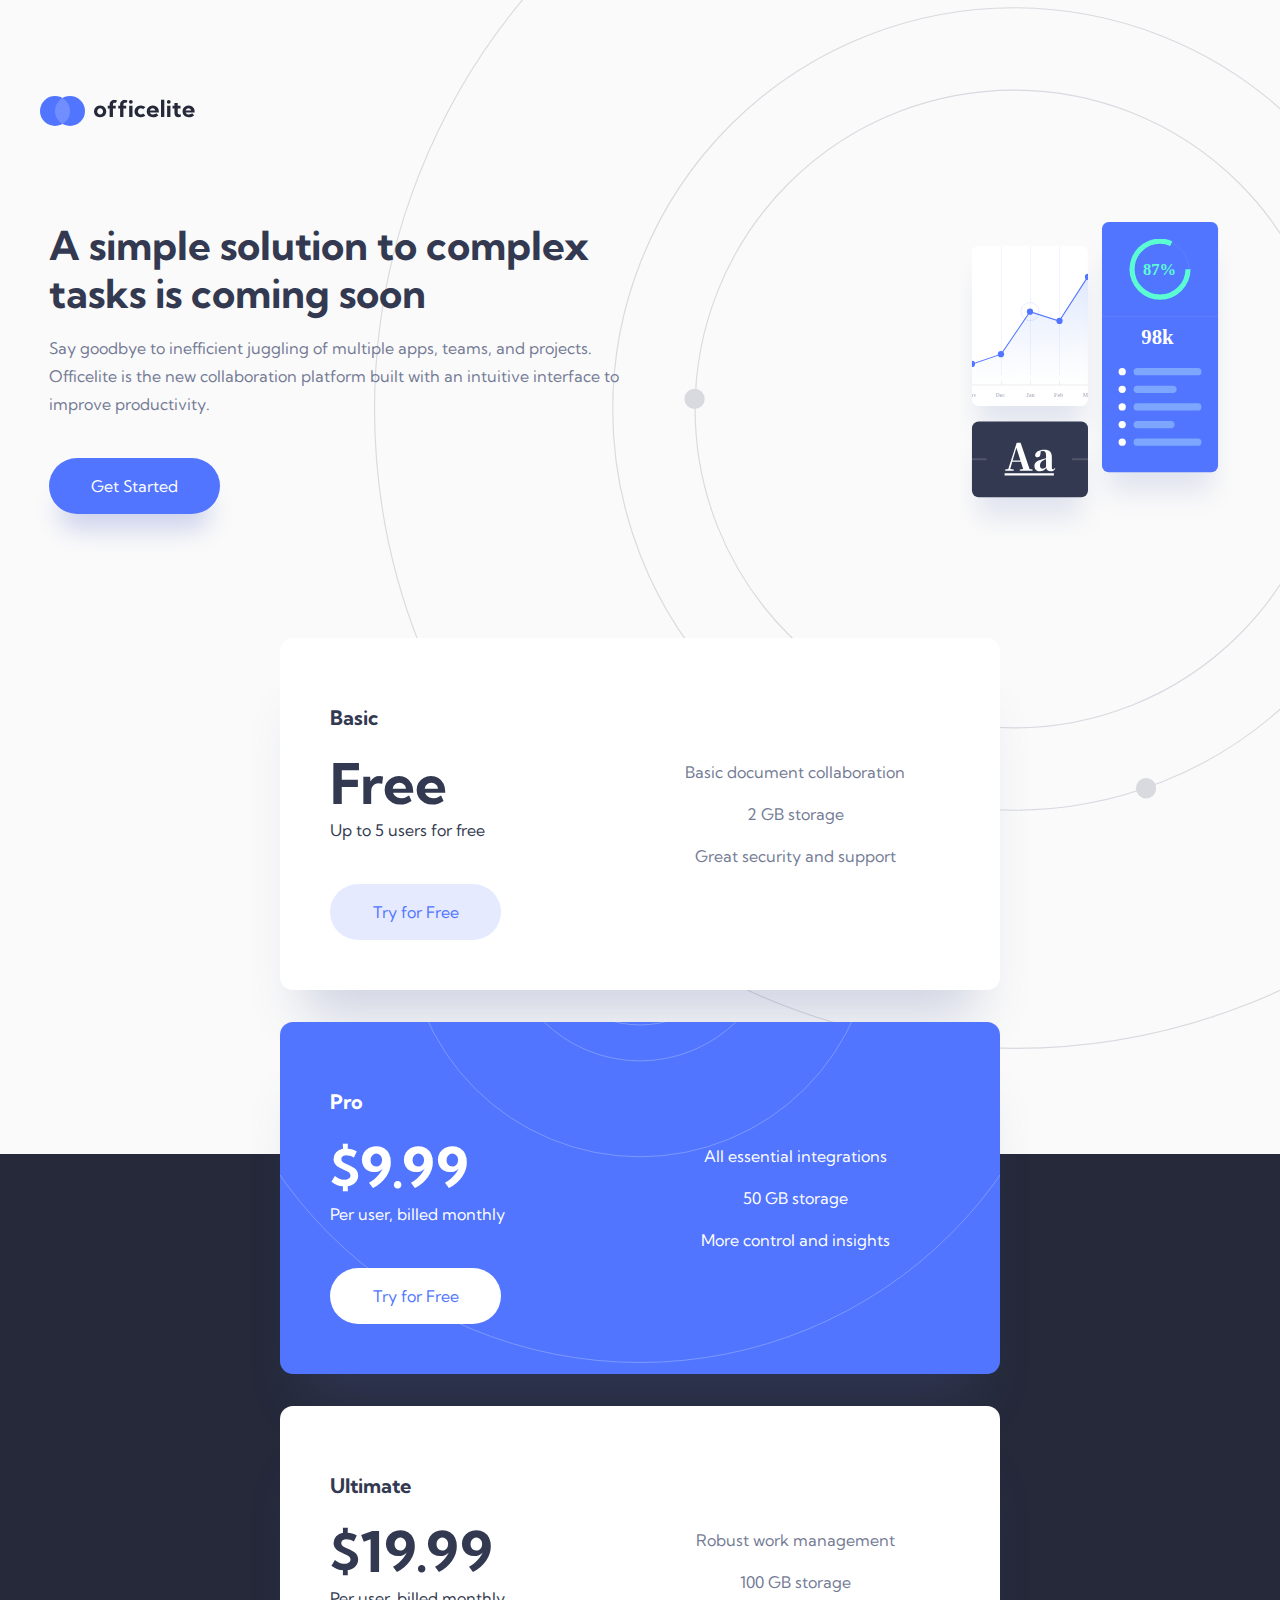
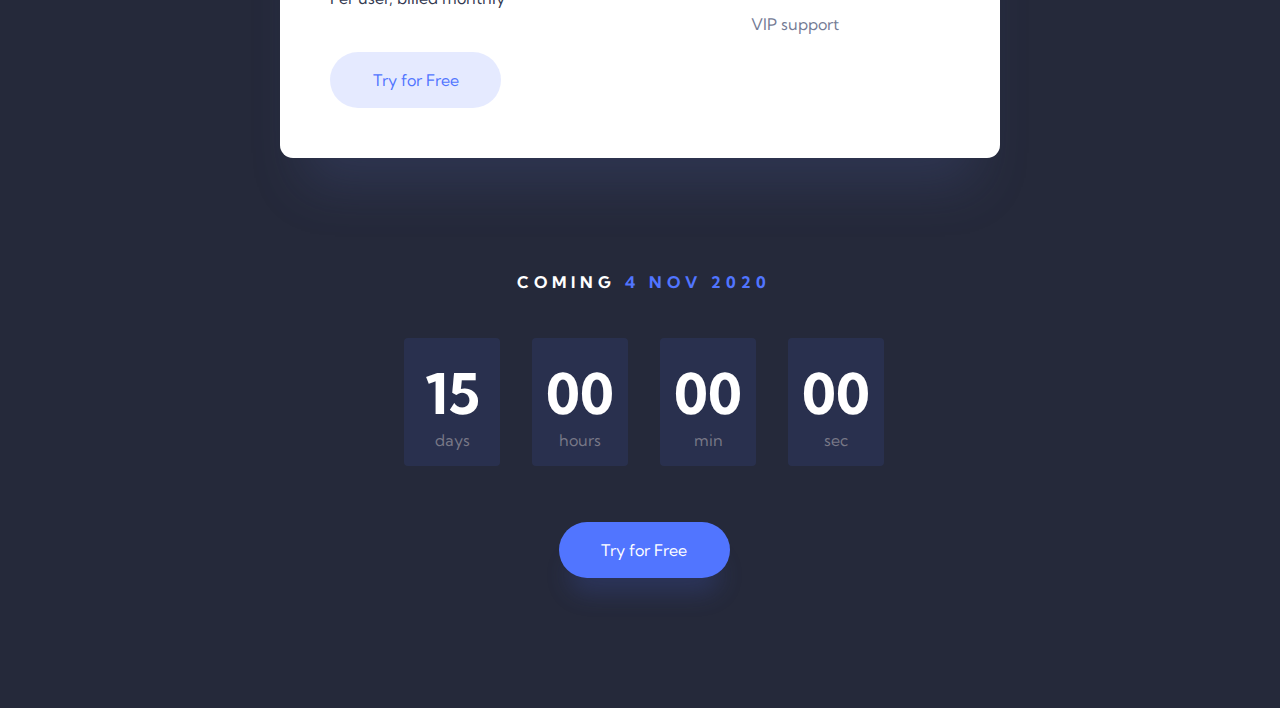
==== commit 65d87462: "tablet header aligned" ====
--- a/index.html
+++ b/index.html
@@ -101,14 +101,6 @@
         </section>
       </main>
       <footer>
-        <div>
-          <img
-            class="background-home-footer"
-            src="/assets/images/home/bg-pattern-footer.svg"
-            alt=""
-            srcset=""
-          />
-        </div>
         <div class="comingsoon">
           <div class="date-grid">
             <!-- If you're choosing to make this date dynamic, set it to 30 days in the future from the moment the visitor views the page -->
--- a/assets/common/css/main.css
+++ b/assets/common/css/main.css
@@ -114,19 +114,8 @@
 	Backgrounds
 ----------------------------*/
 .background-home {
-  background-image: url(/assets/images/home/bg-pattern-pricing.svg);
-  background-position: 50% 102%;
-  background-repeat: no-repeat;
-  background-color: #5175ff;
   background: -webkit-gradient(linear, left top, left bottom, from(#fafafa), color-stop(50%, #fafafa), color-stop(50%, #25293a), to(#25293a));
   background: linear-gradient(to bottom, #fafafa 0%, #fafafa 50%, #25293a 50%, #25293a 100%);
-}
-
-@media (min-width: 768px) {
-  .background-home {
-    background: -webkit-gradient(linear, left top, left bottom, from(#fafafa), color-stop(55%, #fafafa), color-stop(55%, #25293a), to(#25293a));
-    background: linear-gradient(to bottom, #fafafa 0%, #fafafa 55%, #25293a 55%, #25293a 100%);
-  }
 }
 
 .background-home-header {
@@ -143,6 +132,8 @@
         -ms-flex-pack: start;
             justify-content: start;
     margin: 6rem 0 3rem 1rem;
+    top: -327px;
+    left: 358px;
   }
 }
 
@@ -172,19 +163,6 @@
   background-image: url(/assets/images/home/bg-pattern-footer.svg);
 }
 
-.background-home-image__footer:before {
-  content: '';
-  position: absolute;
-  width: 200%;
-  height: 200%;
-  top: -50%;
-  left: -50%;
-  z-index: -1;
-  background: url(/assets/images/home/bg-pattern-header.svg) 0 0 repeat;
-  -webkit-transform: rotate(30deg);
-          transform: rotate(30deg);
-}
-
 .background-signup {
   background: url(/assets/images/home/bg-pattern-header.svg), url(/assets/images/home/bg-pattern-footer.svg), -webkit-gradient(linear, left top, left bottom, from(#fafafa), color-stop(68%, #fafafa), color-stop(68%, #25293a), to(#25293a));
   background: url(/assets/images/home/bg-pattern-header.svg), url(/assets/images/home/bg-pattern-footer.svg), linear-gradient(to bottom, #fafafa 0%, #fafafa 68%, #25293a 68%, #25293a 100%);
@@ -241,7 +219,7 @@
     -webkit-box-pack: start;
         -ms-flex-pack: start;
             justify-content: start;
-    margin: 6rem 0 3rem 1rem;
+    margin: 6rem 0 6rem 1rem;
   }
 }
 
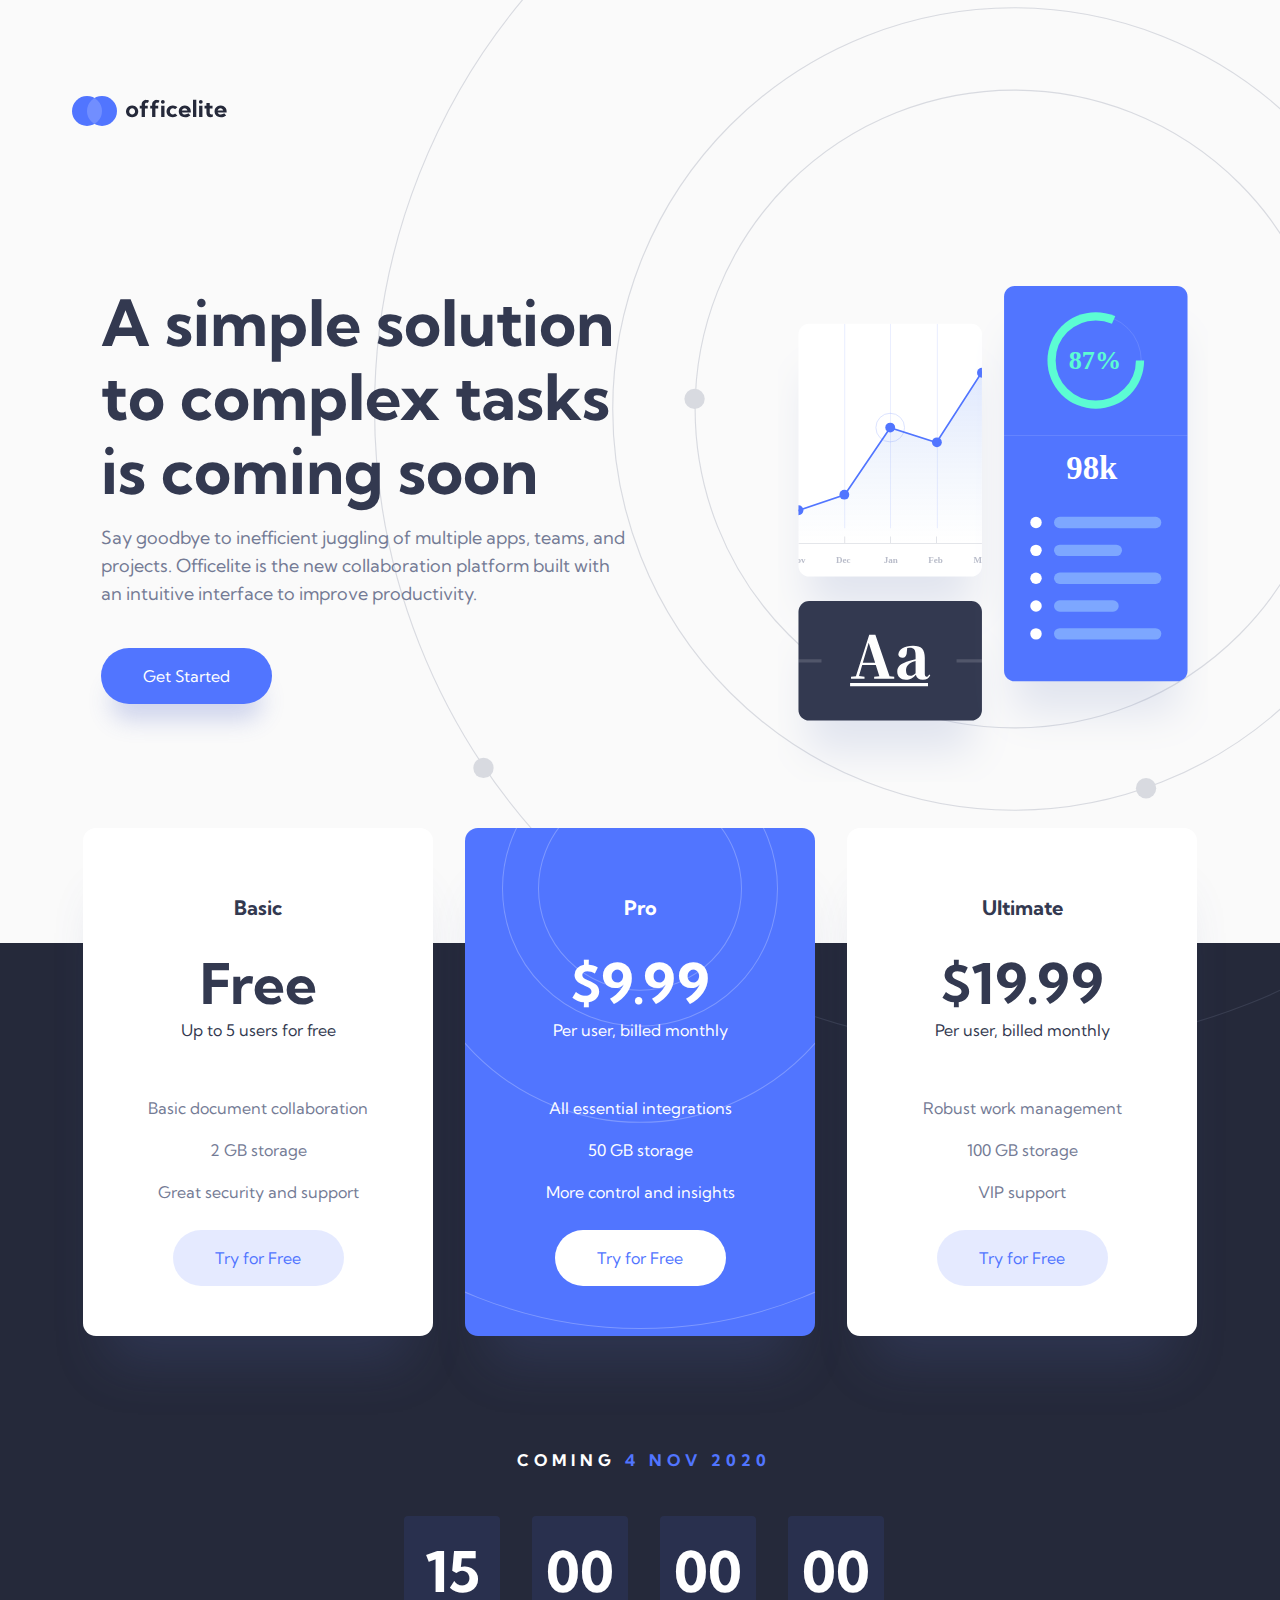
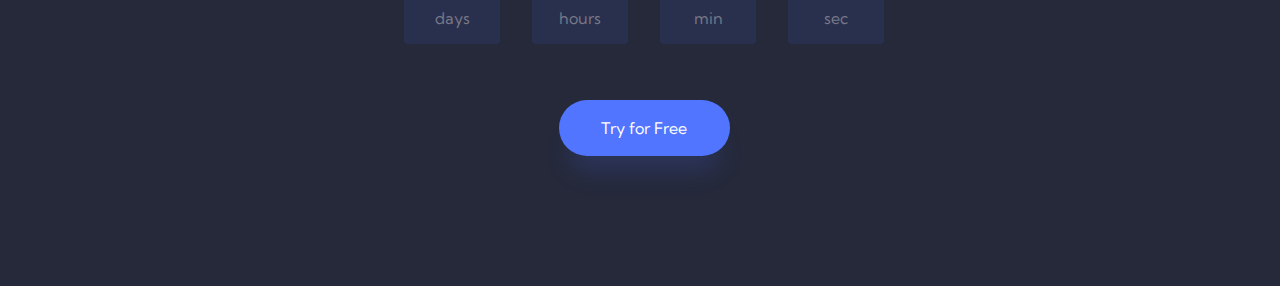
==== commit cc2c2c73: "card section home page complete" ====
--- a/index.html
+++ b/index.html
@@ -50,7 +50,7 @@
           </div>
         </div>
       </header>
-      <main>
+      <main class="pricing">
         <section class="pricing-cards">
           <div class="card card-white">
             <h2 class="card-heading">Basic</h2>
--- a/assets/common/css/main.css
+++ b/assets/common/css/main.css
@@ -223,6 +223,12 @@
   }
 }
 
+@media (min-width: 1080px) {
+  nav {
+    margin: 6rem 0 10rem 3rem;
+  }
+}
+
 @media (min-width: 768px) {
   footer {
     margin: auto 0 6rem 0;
@@ -257,6 +263,12 @@
   }
 }
 
+@media (min-width: 768px) and (min-width: 1080px) {
+  .header-grid {
+    margin: 0 3rem;
+  }
+}
+
 .header-section {
   display: -webkit-box;
   display: -ms-flexbox;
@@ -278,9 +290,22 @@
   }
 }
 
+@media (min-width: 1080px) {
+  .header-section {
+    width: 90%;
+  }
+}
+
 .header-paragraph {
   margin: 1rem auto;
   color: #747b95;
+}
+
+@media (min-width: 1080px) {
+  .header-paragraph {
+    font-size: 18px;
+    line-height: 28px;
+  }
 }
 
 #header-section-signup {
@@ -308,6 +333,15 @@
 
 .comingsoon-date {
   color: #5175ff;
+}
+
+.pricing {
+  display: -webkit-box;
+  display: -ms-flexbox;
+  display: flex;
+  -webkit-box-pack: center;
+      -ms-flex-pack: center;
+          justify-content: center;
 }
 
 .pricing-cards {
@@ -324,6 +358,16 @@
   grid-gap: 2rem;
 }
 
+@media (min-width: 1080px) {
+  .pricing-cards {
+    -ms-grid-columns: 1fr 1fr 1fr;
+        grid-template-columns: 1fr 1fr 1fr;
+    -ms-grid-rows: 1fr;
+        grid-template-rows: 1fr;
+    justify-items: center;
+  }
+}
+
 .date-section {
   display: -webkit-box;
   display: -ms-flexbox;
@@ -433,6 +477,13 @@
   }
 }
 
+@media (min-width: 1080px) {
+  h1 {
+    font-size: 64px;
+    line-height: 74px;
+  }
+}
+
 h2 {
   font-weight: bold;
   font-size: 20px;
@@ -457,6 +508,13 @@
   .card-price {
     -ms-grid-column-align: start;
         justify-self: start;
+  }
+}
+
+@media (min-width: 1080px) {
+  .card-price {
+    -ms-grid-column-align: auto;
+        justify-self: auto;
   }
 }
 
@@ -501,6 +559,13 @@
   #illustration {
     width: 100%;
     height: 314px;
+  }
+}
+
+@media (min-width: 1080px) {
+  #illustration {
+    width: 100%;
+    height: 31rem;
   }
 }
 
@@ -585,19 +650,9 @@
 	Cards
 ----------------------------*/
 .card {
-  display: -webkit-box;
-  display: -ms-flexbox;
-  display: flex;
-  -webkit-box-orient: vertical;
-  -webkit-box-direction: normal;
-      -ms-flex-direction: column;
-          flex-direction: column;
-  width: 327px;
-  height: 34rem;
   -webkit-box-shadow: 0px 50px 50px -25px rgba(75, 92, 154, 0.247159);
           box-shadow: 0px 50px 50px -25px rgba(75, 92, 154, 0.247159);
   border-radius: 13px;
-  margin: auto;
   -webkit-transition: all 0.5s cubic-bezier(0.165, 0.84, 0.44, 1);
   transition: all 0.5s cubic-bezier(0.165, 0.84, 0.44, 1);
 }
@@ -638,8 +693,8 @@
 .card-heading__price {
   -ms-grid-column: 2;
       grid-column-start: 2;
-  -ms-grid-row: 2;
-      grid-row-start: 2;
+  -ms-grid-row: 3;
+      grid-row-start: 3;
   -ms-grid-row-align: center;
       align-self: center;
   display: -ms-grid;
@@ -650,8 +705,8 @@
 .card-heading__button {
   -ms-grid-column: 2;
       grid-column-start: 2;
-  -ms-grid-row: 2;
-      grid-row-start: 2;
+  -ms-grid-row: 5;
+      grid-row-start: 5;
   margin-bottom: 2rem;
 }
 
@@ -687,6 +742,18 @@
   }
 }
 
+@media (min-width: 1080px) {
+  .card-blue {
+    height: 508px;
+    width: 350px;
+    justify-items: center;
+    -ms-grid-columns: 50px 1fr 50px;
+        grid-template-columns: 50px 1fr 50px;
+    -ms-grid-rows: 50px 1fr 2fr 2fr 1fr 50px;
+        grid-template-rows: 50px 1fr 2fr 2fr 1fr 50px;
+  }
+}
+
 .card-white {
   color: #333950;
   background-color: white;
@@ -707,6 +774,18 @@
   }
 }
 
+@media (min-width: 1080px) {
+  .card-white {
+    height: 508px;
+    width: 350px;
+    justify-items: center;
+    -ms-grid-columns: 50px 1fr 50px;
+        grid-template-columns: 50px 1fr 50px;
+    -ms-grid-rows: 50px 1fr 2fr 2fr 1fr 50px;
+        grid-template-rows: 50px 1fr 2fr 2fr 1fr 50px;
+  }
+}
+
 .card-paragraph {
   margin: 2rem 0 3rem 0;
   height: 7rem;
@@ -734,6 +813,15 @@
     -ms-grid-column-align: center;
         justify-self: center;
     margin: auto;
+  }
+}
+
+@media (min-width: 1080px) {
+  .card-paragraph {
+    -ms-grid-column: 2;
+        grid-column-start: 2;
+    -ms-grid-row: 4;
+        grid-row-start: 4;
   }
 }
 
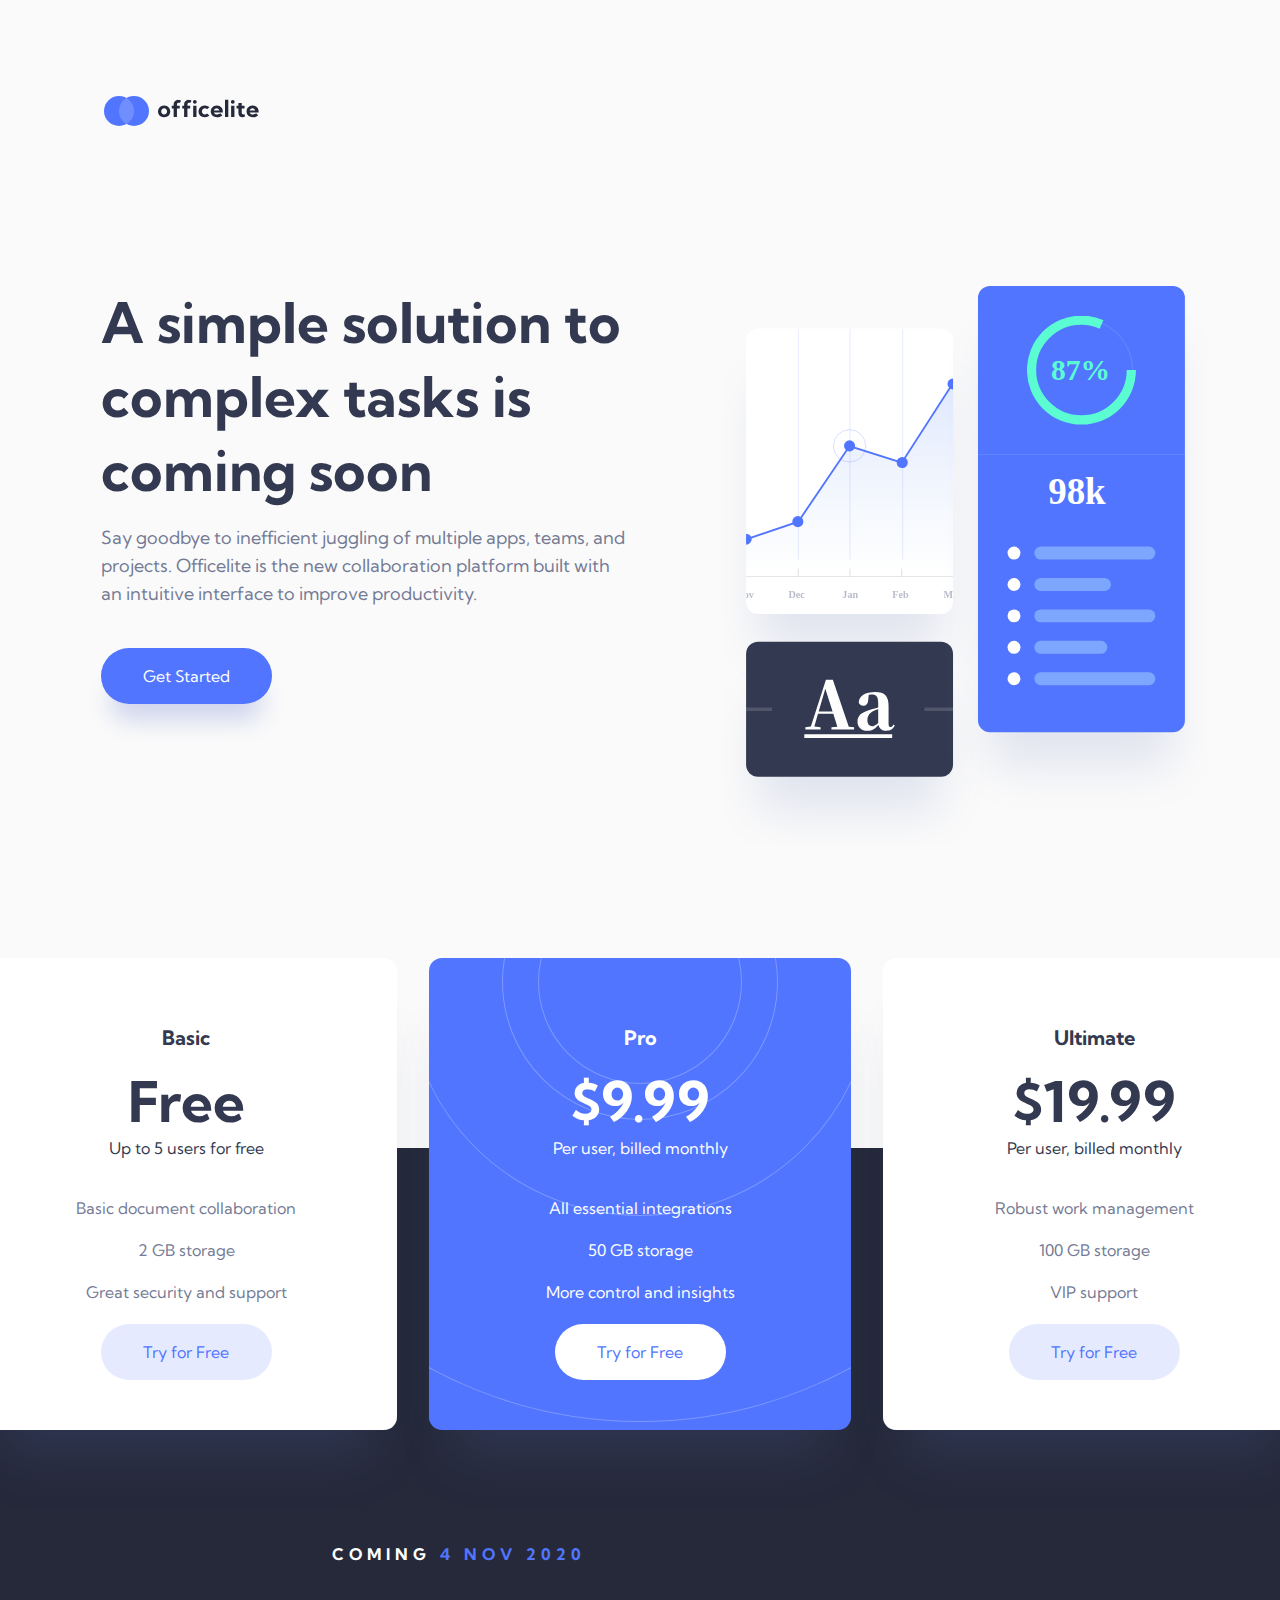
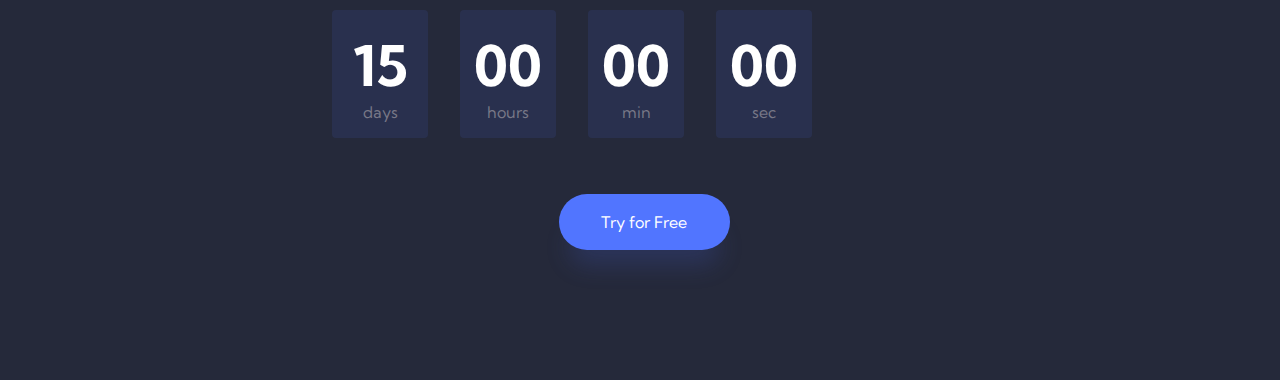
==== commit 99e38a6e: "font size increase" ====
--- a/index.html
+++ b/index.html
@@ -16,14 +16,6 @@
   <body class="background-home">
     <div class="container">
       <header>
-        <div>
-          <img
-            class="background-home-header"
-            src="/assets/images/home/bg-pattern-header.svg"
-            alt=""
-            srcset=""
-          />
-        </div>
         <nav>
           <a href="index.html"
             ><img src="assets/images/shared/logo.svg" alt=""
--- a/assets/common/css/main.css
+++ b/assets/common/css/main.css
@@ -45,6 +45,13 @@
   margin: 0;
 }
 
+@media (min-width: 1080px) {
+  h3 {
+    text-align: left;
+    padding: 0 1rem;
+  }
+}
+
 /* Set core root defaults */
 html {
   scroll-behavior: smooth;
@@ -118,6 +125,13 @@
   background: linear-gradient(to bottom, #fafafa 0%, #fafafa 50%, #25293a 50%, #25293a 100%);
 }
 
+@media (min-width: 1080px) {
+  .background-home {
+    background: -webkit-gradient(linear, left top, left bottom, from(#fafafa), color-stop(58%, #fafafa), color-stop(58%, #25293a), to(#25293a));
+    background: linear-gradient(to bottom, #fafafa 0%, #fafafa 58%, #25293a 58%, #25293a 100%);
+  }
+}
+
 .background-home-header {
   z-index: -100;
   position: absolute;
@@ -134,6 +148,13 @@
     margin: 6rem 0 3rem 1rem;
     top: -327px;
     left: 358px;
+  }
+}
+
+@media (min-width: 1080px) {
+  .background-home-header {
+    top: -597px;
+    left: 698px;
   }
 }
 
@@ -164,11 +185,15 @@
 }
 
 .background-signup {
-  background: url(/assets/images/home/bg-pattern-header.svg), url(/assets/images/home/bg-pattern-footer.svg), -webkit-gradient(linear, left top, left bottom, from(#fafafa), color-stop(68%, #fafafa), color-stop(68%, #25293a), to(#25293a));
-  background: url(/assets/images/home/bg-pattern-header.svg), url(/assets/images/home/bg-pattern-footer.svg), linear-gradient(to bottom, #fafafa 0%, #fafafa 68%, #25293a 68%, #25293a 100%);
-  background-size: 125%, 100%;
-  background-repeat: no-repeat;
-  background-position-x: -50px;
+  background: -webkit-gradient(linear, left top, left bottom, from(#fafafa), color-stop(68%, #fafafa), color-stop(68%, #25293a), to(#25293a));
+  background: linear-gradient(to bottom, #fafafa 0%, #fafafa 68%, #25293a 68%, #25293a 100%);
+}
+
+@media (min-width: 1080px) {
+  .background-signup {
+    background: -webkit-gradient(linear, left top, right top, from(#fafafa), color-stop(68%, #fafafa), color-stop(68%, #25293a), to(#25293a));
+    background: linear-gradient(to right, #fafafa 0%, #fafafa 68%, #25293a 68%, #25293a 100%);
+  }
 }
 
 /*----------------------------
@@ -225,7 +250,7 @@
 
 @media (min-width: 1080px) {
   nav {
-    margin: 6rem 0 10rem 3rem;
+    margin: 6rem 0 10rem 5rem;
   }
 }
 
@@ -241,6 +266,16 @@
   -ms-grid-rows: auto auto auto;
       grid-template-rows: auto auto auto;
   grid-gap: 64px;
+}
+
+@media (min-width: 1080px) {
+  #grid-signup {
+    -ms-grid-rows: 200px 1fr;
+        grid-template-rows: 200px 1fr;
+    grid-gap: 64px;
+    -ms-grid-columns: 1fr 1fr;
+        grid-template-columns: 1fr 1fr;
+  }
 }
 
 @media (min-width: 768px) {
@@ -265,7 +300,7 @@
 
 @media (min-width: 768px) and (min-width: 1080px) {
   .header-grid {
-    margin: 0 3rem;
+    margin: 0 3rem 5rem;
   }
 }
 
@@ -305,6 +340,7 @@
   .header-paragraph {
     font-size: 18px;
     line-height: 28px;
+    text-align: left;
   }
 }
 
@@ -312,6 +348,25 @@
   display: -ms-grid;
   display: grid;
   grid-gap: 16px;
+}
+
+@media (min-width: 768px) {
+  #header-section-signup {
+    width: 80%;
+    margin: auto;
+  }
+}
+
+#header-section-signup h1 {
+  text-align: center;
+}
+
+@media (min-width: 1080px) {
+  #header-section-signup h1 {
+    width: 82%;
+    text-align: left;
+    font-size: 56px;
+  }
 }
 
 .comingsoon {
@@ -335,15 +390,6 @@
   color: #5175ff;
 }
 
-.pricing {
-  display: -webkit-box;
-  display: -ms-flexbox;
-  display: flex;
-  -webkit-box-pack: center;
-      -ms-flex-pack: center;
-          justify-content: center;
-}
-
 .pricing-cards {
   display: -ms-grid;
   display: grid;
@@ -365,6 +411,7 @@
     -ms-grid-rows: 1fr;
         grid-template-rows: 1fr;
     justify-items: center;
+    width: 80%;
   }
 }
 
@@ -384,6 +431,14 @@
         -ms-flex-pack: center;
             justify-content: center;
     margin: 2rem 0;
+  }
+}
+
+@media (min-width: 1080px) {
+  .date-section {
+    -webkit-box-pack: start;
+        -ms-flex-pack: start;
+            justify-content: start;
   }
 }
 
@@ -407,8 +462,7 @@
 
 .date-section-card-signup {
   background-color: rgba(81, 117, 255, 0.1);
-  height: 92px;
-  width: 72px;
+  width: 23%;
   display: -webkit-box;
   display: -ms-flexbox;
   display: flex;
@@ -444,6 +498,13 @@
   }
 }
 
+@media (min-width: 1080px) {
+  .date-grid__signup {
+    width: 100%;
+    margin: auto;
+  }
+}
+
 .form-style {
   display: -ms-grid;
   display: grid;
@@ -454,6 +515,58 @@
   margin-bottom: 25%;
 }
 
+.form-style__signup {
+  display: -ms-grid;
+  display: grid;
+  grid-gap: 15px;
+  background-color: white;
+  padding: 10%;
+  border-radius: 13px;
+  margin-bottom: 25%;
+}
+
+@media (min-width: 768px) {
+  .form-style__signup {
+    width: 80%;
+    margin: auto;
+  }
+}
+
+@media (min-width: 768px) {
+  #date-section {
+    margin: 0 3rem 0;
+  }
+}
+
+@media (min-width: 1080px) {
+  #date-section {
+    -ms-grid-column: 1;
+        grid-column-start: 1;
+    -ms-flex-item-align: center;
+        -ms-grid-row-align: center;
+        align-self: center;
+    margin: 350px 3rem 10rem;
+  }
+}
+
+#form-section {
+  -ms-grid-column: 1;
+      grid-column-start: 1;
+  -ms-flex-item-align: end;
+      -ms-grid-row-align: end;
+      align-self: end;
+}
+
+@media (min-width: 1080px) {
+  #form-section {
+    -ms-grid-column: 2;
+        grid-column-start: 2;
+    -ms-flex-item-align: start;
+        -ms-grid-row-align: start;
+        align-self: start;
+  }
+}
+
 /*----------------------------
 	Typography
 ----------------------------*/
@@ -461,6 +574,7 @@
   font-family: "Kumbh Sans", sans-serif;
   font-size: 16px;
   line-height: 28px;
+  height: auto;
 }
 
 h1 {
@@ -479,7 +593,7 @@
 
 @media (min-width: 1080px) {
   h1 {
-    font-size: 64px;
+    font-size: 56px;
     line-height: 74px;
   }
 }
@@ -535,6 +649,21 @@
   font-size: 32px;
   font-weight: bold;
   color: #6565e7;
+}
+
+.date-number-blue__signup {
+  font-size: 32px;
+  font-weight: bold;
+  color: #6565e7;
+}
+
+@media (min-width: 768px) {
+  .date-number-blue__signup {
+    font-size: 56px;
+    font-weight: bold;
+    color: #6565e7;
+    margin: auto;
+  }
 }
 
 .date-unit {
@@ -565,7 +694,7 @@
 @media (min-width: 1080px) {
   #illustration {
     width: 100%;
-    height: 31rem;
+    height: 35rem;
   }
 }
 
@@ -591,13 +720,43 @@
   transition: background-color 0.6s ease;
 }
 
+.button-1:hover {
+  background-color: #829cff;
+  cursor: pointer;
+}
+
 @media (min-width: 768px) {
   .button-1 {
     margin: 1.5rem 0;
   }
 }
 
-.button-1:hover {
+.button-1__signup {
+  white-space: nowrap;
+  background-color: #5175ff;
+  border-radius: 28px;
+  color: white;
+  text-align: center;
+  text-decoration: none;
+  display: inline-block;
+  font-size: 16px;
+  border-style: none;
+  -webkit-box-shadow: 0px 25px 25px -10px rgba(63, 91, 194, 0.247159);
+          box-shadow: 0px 25px 25px -10px rgba(63, 91, 194, 0.247159);
+  width: 171px;
+  height: 56px;
+  margin: 1.5rem auto;
+  -webkit-transition: background-color 0.6s ease;
+  transition: background-color 0.6s ease;
+}
+
+@media (min-width: 768px) {
+  .button-1__signup {
+    width: 100%;
+  }
+}
+
+.button-1__signup:hover {
   background-color: #829cff;
   cursor: pointer;
 }
@@ -664,6 +823,13 @@
   }
 }
 
+@media (min-width: 1080px) {
+  .card {
+    height: 100%;
+    width: 100%;
+  }
+}
+
 .card:hover {
   -webkit-transform: translate(0, -4px);
   transform: translate(0, -4px);
@@ -702,6 +868,14 @@
   margin-bottom: 2rem;
 }
 
+@media (min-width: 768px) {
+  .card-heading__price {
+    -ms-flex-item-align: start;
+        -ms-grid-row-align: start;
+        align-self: start;
+  }
+}
+
 .card-heading__button {
   -ms-grid-column: 2;
       grid-column-start: 2;
@@ -712,10 +886,19 @@
 
 @media (min-width: 768px) {
   .card-heading__button {
+    -ms-grid-row: 3;
+        grid-row-start: 3;
     -ms-flex-item-align: end;
         -ms-grid-row-align: end;
         align-self: end;
     margin-bottom: 0;
+  }
+}
+
+@media (min-width: 1080px) {
+  .card-heading__button {
+    -ms-grid-row: 5;
+        grid-row-start: 5;
   }
 }
 
@@ -724,28 +907,26 @@
   background-position: 50% 102%;
   background-repeat: no-repeat;
   background-color: #5175ff;
+  -ms-grid-column-align: center;
+      justify-self: center;
   color: white;
 }
 
 @media (min-width: 768px) {
   .card-blue {
-    width: auto;
+    padding: 0;
     justify-items: start;
     display: -ms-grid;
     display: grid;
     -ms-grid-columns: 50px 1fr 1fr 50px;
         grid-template-columns: 50px 1fr 1fr 50px;
-    -ms-grid-rows: 50px 1fr 50px;
-        grid-template-rows: 50px 1fr 50px;
-    height: 22rem;
-    width: 45rem;
+    -ms-grid-rows: 50px 50px 1fr 50px;
+        grid-template-rows: 50px 50px 1fr 50px;
   }
 }
 
 @media (min-width: 1080px) {
   .card-blue {
-    height: 508px;
-    width: 350px;
     justify-items: center;
     -ms-grid-columns: 50px 1fr 50px;
         grid-template-columns: 50px 1fr 50px;
@@ -757,27 +938,25 @@
 .card-white {
   color: #333950;
   background-color: white;
+  -ms-grid-column-align: center;
+      justify-self: center;
 }
 
 @media (min-width: 768px) {
   .card-white {
-    width: auto;
+    padding: 0;
     justify-items: start;
     display: -ms-grid;
     display: grid;
     -ms-grid-columns: 50px 1fr 1fr 50px;
         grid-template-columns: 50px 1fr 1fr 50px;
-    -ms-grid-rows: 50px 1fr 50px;
-        grid-template-rows: 50px 1fr 50px;
-    height: 22rem;
-    width: 45rem;
+    -ms-grid-rows: 50px 50px 1fr 50px;
+        grid-template-rows: 50px 50px 1fr 50px;
   }
 }
 
 @media (min-width: 1080px) {
   .card-white {
-    height: 508px;
-    width: 350px;
     justify-items: center;
     -ms-grid-columns: 50px 1fr 50px;
         grid-template-columns: 50px 1fr 50px;
@@ -788,7 +967,9 @@
 
 .card-paragraph {
   margin: 2rem 0 3rem 0;
+  padding: 0 1rem;
   height: 7rem;
+  width: 322px;
   display: -webkit-box;
   display: -ms-flexbox;
   display: flex;
@@ -805,14 +986,14 @@
   .card-paragraph {
     -ms-grid-column: 3;
         grid-column-start: 3;
-    -ms-grid-row: 2;
-        grid-row-start: 2;
-    -ms-flex-item-align: center;
-        -ms-grid-row-align: center;
-        align-self: center;
+    -ms-grid-row: 3;
+        grid-row-start: 3;
     -ms-grid-column-align: center;
         justify-self: center;
-    margin: auto;
+    margin: 0;
+    -ms-flex-item-align: start;
+        -ms-grid-row-align: start;
+        align-self: start;
   }
 }
 
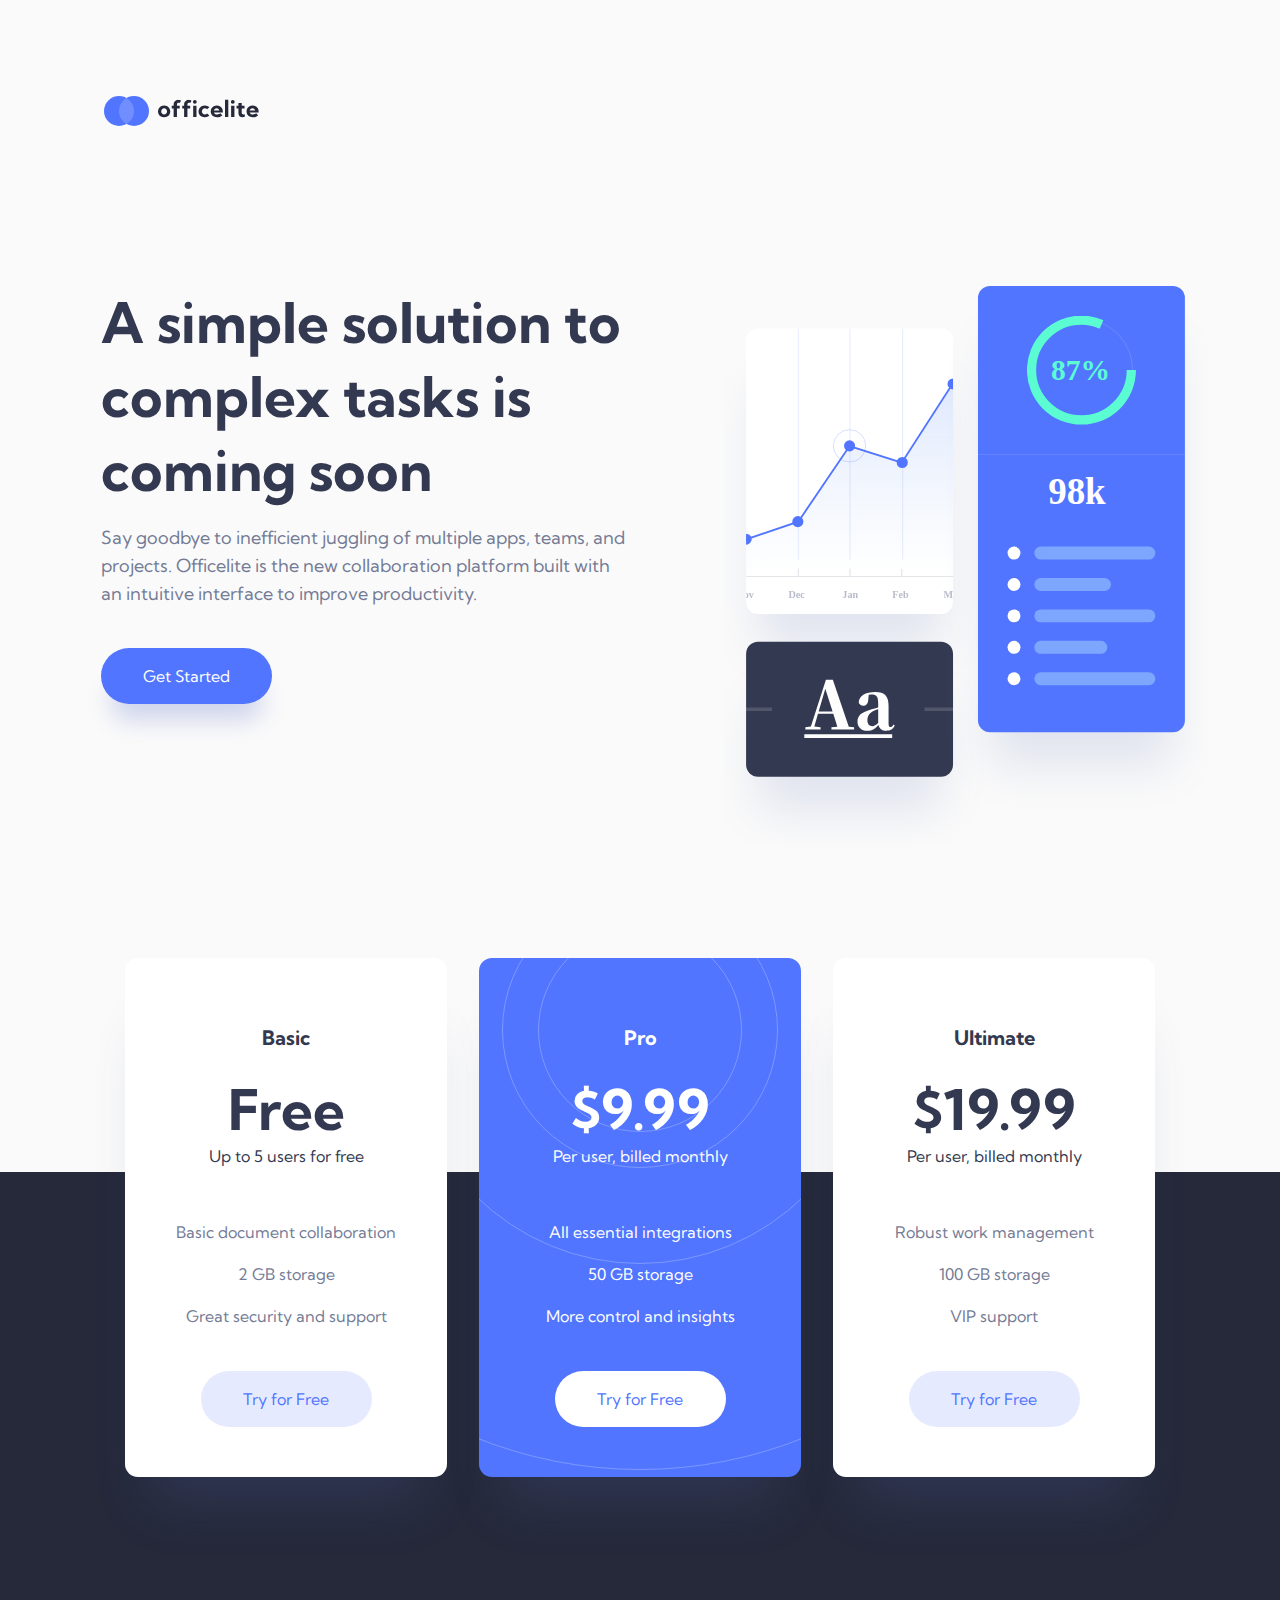
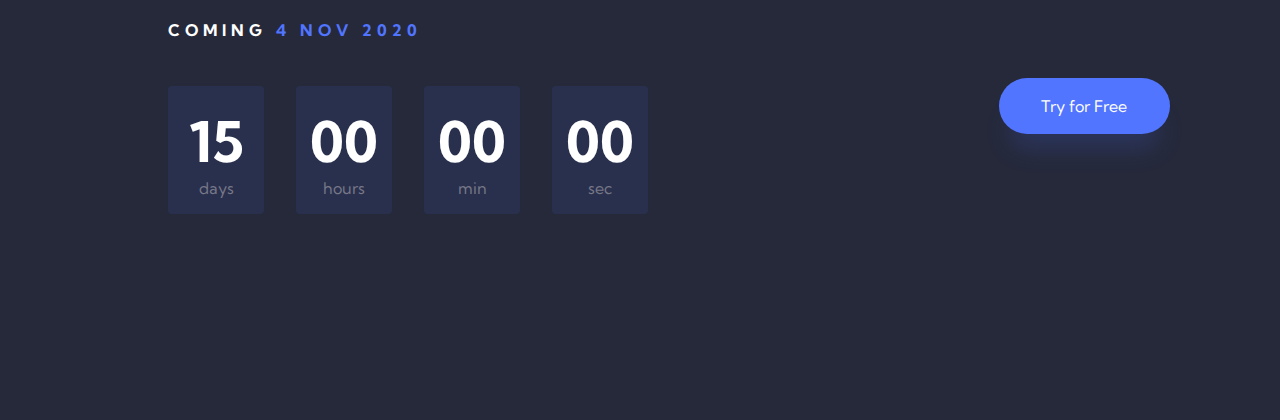
==== commit 0094bf67: "home desktop & mobile complete" ====
--- a/index.html
+++ b/index.html
@@ -96,7 +96,7 @@
         <div class="comingsoon">
           <div class="date-grid">
             <!-- If you're choosing to make this date dynamic, set it to 30 days in the future from the moment the visitor views the page -->
-            <div>
+            <div class="inline-grid">
               <h3>Coming <span class="comingsoon-date">4 Nov 2020</span></h3>
 
               <!-- If you're choosing to make this timer dynamic, have it countdown from the date you set above -->
@@ -120,7 +120,7 @@
                   <p class="date-unit-blue">sec</p>
                 </div>
               </div>
-              <div class="card-heading__button">
+              <div class="card-heading__button-grid">
                 <button class="button-1">Try for Free</button>
               </div>
             </div>
--- a/assets/common/css/main.css
+++ b/assets/common/css/main.css
@@ -386,8 +386,25 @@
   width: 328px;
 }
 
+@media (min-width: 1080px) {
+  .comingsoon {
+    margin: 11rem 18rem 4rem;
+  }
+}
+
 .comingsoon-date {
   color: #5175ff;
+}
+
+@media (min-width: 1080px) {
+  .inline-grid {
+    display: -ms-grid;
+    display: grid;
+    -ms-grid-rows: 0.5fr 0.5fr;
+    -ms-grid-columns: 1fr;
+        grid-template: 0.5fr 0.5fr / 1fr;
+    width: 149%;
+  }
 }
 
 .pricing-cards {
@@ -436,6 +453,9 @@
 
 @media (min-width: 1080px) {
   .date-section {
+    -ms-grid-row: 2;
+    -ms-grid-column: 1;
+    grid-area: 2 / 1;
     -webkit-box-pack: start;
         -ms-flex-pack: start;
             justify-content: start;
@@ -610,6 +630,14 @@
   line-height: 48px;
   letter-spacing: 5px;
   text-transform: uppercase;
+}
+
+@media (min-width: 1080px) {
+  h3 {
+    -ms-grid-row: 1;
+    -ms-grid-column: 1;
+    grid-area: 1 / 1;
+  }
 }
 
 .card-price {
@@ -902,6 +930,36 @@
   }
 }
 
+.card-heading__button-grid {
+  -ms-grid-column: 2;
+      grid-column-start: 2;
+  -ms-grid-row: 5;
+      grid-row-start: 5;
+  margin-bottom: 2rem;
+}
+
+@media (min-width: 768px) {
+  .card-heading__button-grid {
+    -ms-grid-row: 3;
+        grid-row-start: 3;
+    -ms-flex-item-align: end;
+        -ms-grid-row-align: end;
+        align-self: end;
+    margin-bottom: 0;
+  }
+}
+
+@media (min-width: 1080px) {
+  .card-heading__button-grid {
+    -ms-grid-row: 2;
+    -ms-grid-column: 2;
+    grid-area: 2 / 2;
+    -ms-flex-item-align: start;
+        -ms-grid-row-align: start;
+        align-self: start;
+  }
+}
+
 .card-blue {
   background-image: url(/assets/images/home/bg-pattern-pricing.svg);
   background-position: 50% 102%;
@@ -915,11 +973,9 @@
 @media (min-width: 768px) {
   .card-blue {
     padding: 0;
-    justify-items: start;
+    justify-items: center;
     display: -ms-grid;
     display: grid;
-    -ms-grid-columns: 50px 1fr 1fr 50px;
-        grid-template-columns: 50px 1fr 1fr 50px;
     -ms-grid-rows: 50px 50px 1fr 50px;
         grid-template-rows: 50px 50px 1fr 50px;
   }
@@ -927,11 +983,9 @@
 
 @media (min-width: 1080px) {
   .card-blue {
-    justify-items: center;
-    -ms-grid-columns: 50px 1fr 50px;
-        grid-template-columns: 50px 1fr 50px;
     -ms-grid-rows: 50px 1fr 2fr 2fr 1fr 50px;
         grid-template-rows: 50px 1fr 2fr 2fr 1fr 50px;
+    height: 110%;
   }
 }
 
@@ -944,12 +998,10 @@
 
 @media (min-width: 768px) {
   .card-white {
-    padding: 0;
-    justify-items: start;
+    padding: 0 12rem;
+    justify-items: center;
     display: -ms-grid;
     display: grid;
-    -ms-grid-columns: 50px 1fr 1fr 50px;
-        grid-template-columns: 50px 1fr 1fr 50px;
     -ms-grid-rows: 50px 50px 1fr 50px;
         grid-template-rows: 50px 50px 1fr 50px;
   }
@@ -957,11 +1009,10 @@
 
 @media (min-width: 1080px) {
   .card-white {
-    justify-items: center;
-    -ms-grid-columns: 50px 1fr 50px;
-        grid-template-columns: 50px 1fr 50px;
+    padding: 0;
     -ms-grid-rows: 50px 1fr 2fr 2fr 1fr 50px;
         grid-template-rows: 50px 1fr 2fr 2fr 1fr 50px;
+    height: 110%;
   }
 }
 
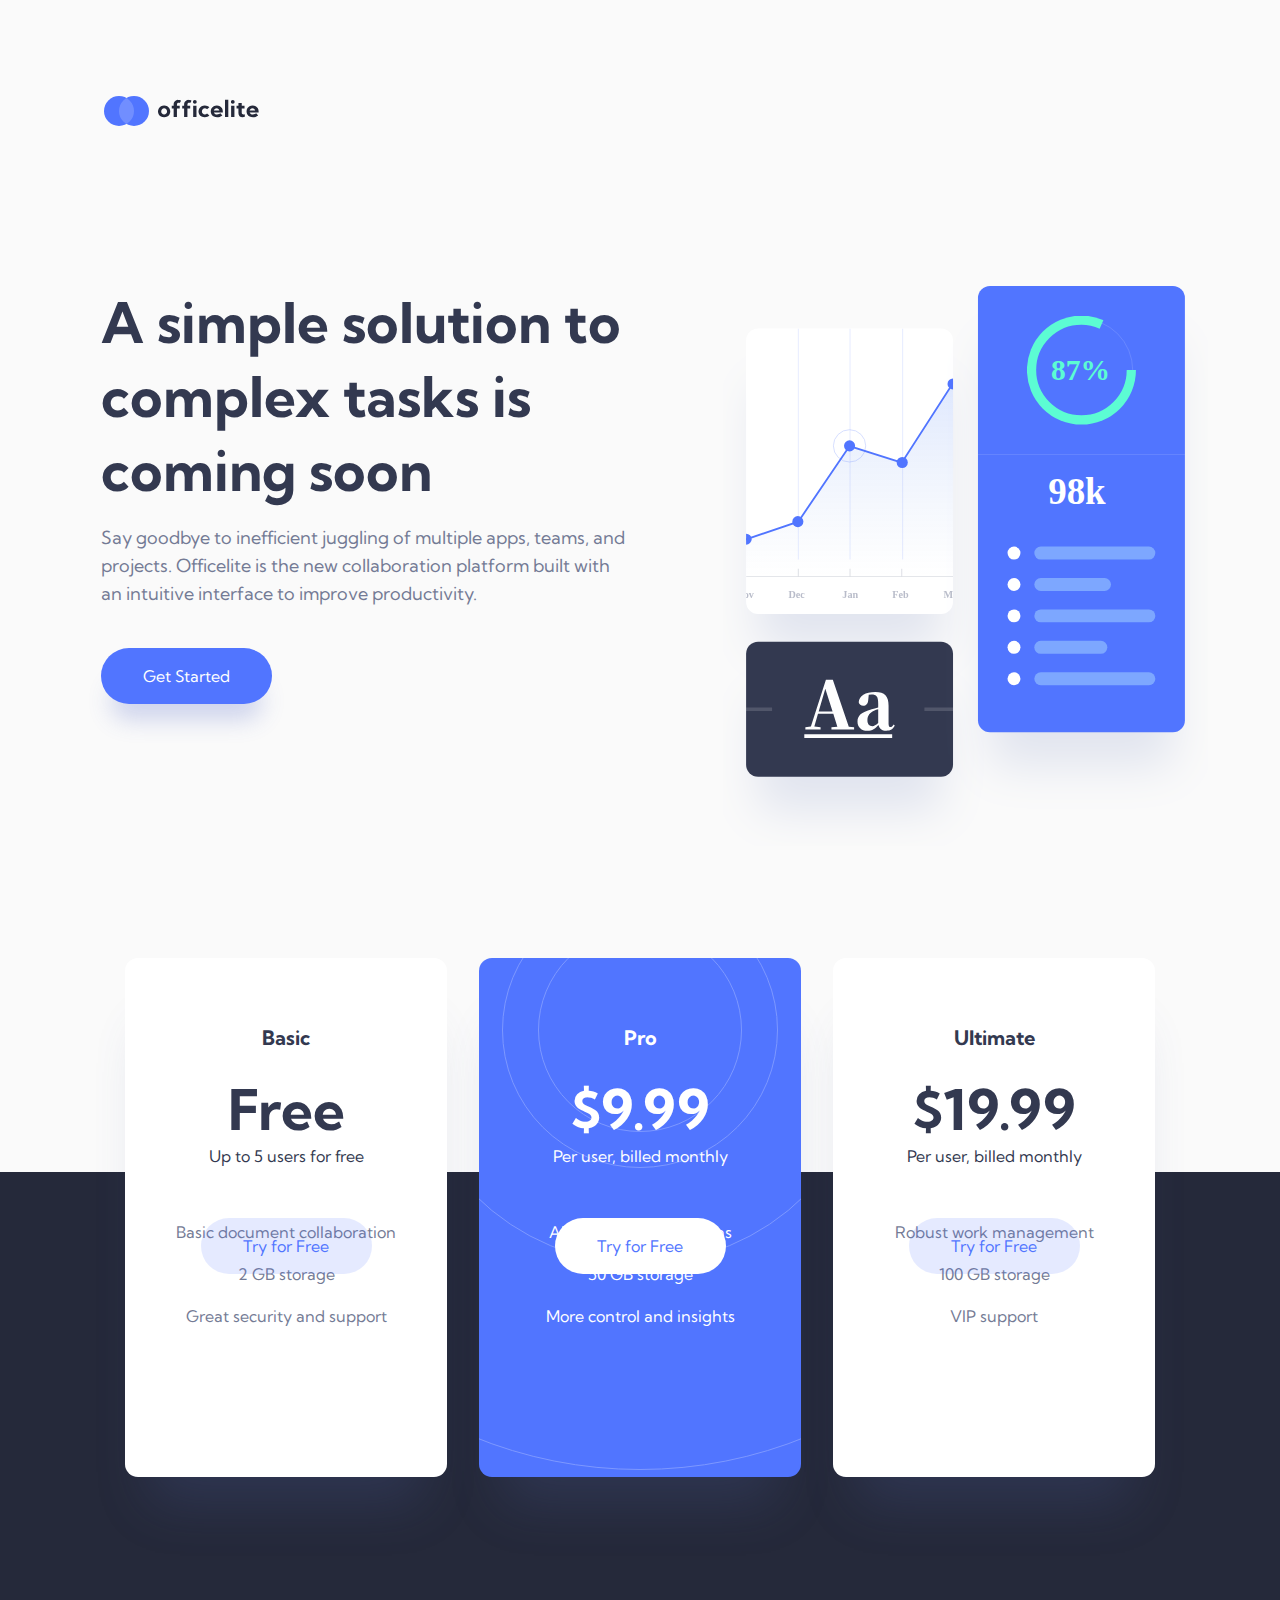
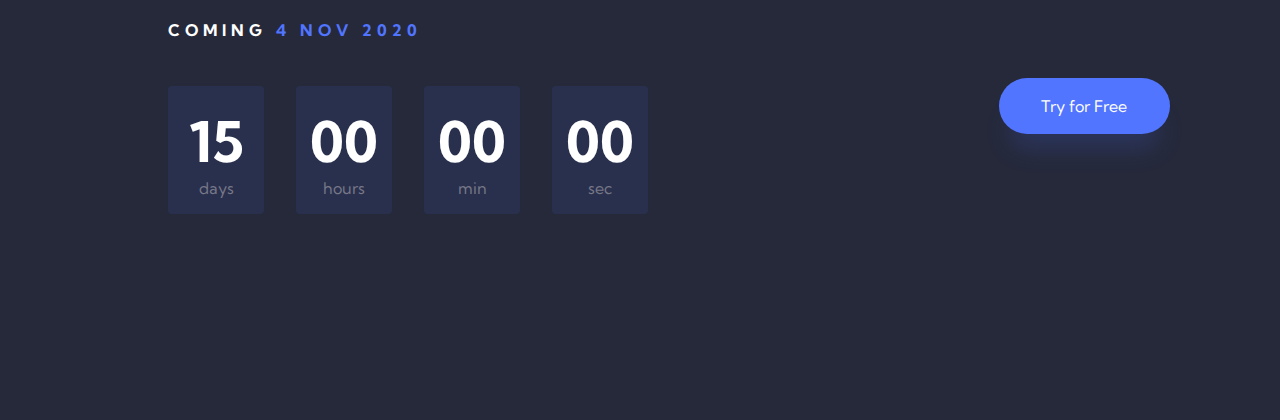
==== commit 90db951d: "lost" ====
--- a/index.html
+++ b/index.html
@@ -55,7 +55,7 @@
               <p>2 GB storage</p>
               <p>Great security and support</p>
             </div>
-            <div class="card-heading__button">
+            <div class="card-heading__button-pricing">
               <button class="button-2">Try for Free</button>
             </div>
           </div>
@@ -70,7 +70,7 @@
               <p>50 GB storage</p>
               <p>More control and insights</p>
             </div>
-            <div class="card-heading__button">
+            <div class="card-heading__button-pricing">
               <button class="button-3">Try for Free</button>
             </div>
           </div>
@@ -86,7 +86,7 @@
               <p>100 GB storage</p>
               <p>VIP support</p>
             </div>
-            <div class="card-heading__button">
+            <div class="card-heading__button-pricing">
               <button class="button-2">Try for Free</button>
             </div>
           </div>
--- a/assets/common/css/main.css
+++ b/assets/common/css/main.css
@@ -930,6 +930,20 @@
   }
 }
 
+.card-heading__button-pricing {
+  -ms-grid-row: 4;
+  -ms-grid-column: 2;
+  grid-area: 4 / 2;
+}
+
+@media (min-width: 768px) {
+  .card-heading__button-pricing {
+    -ms-grid-row: 4;
+    -ms-grid-column: 2;
+    grid-area: 4 / 2;
+  }
+}
+
 .card-heading__button-grid {
   -ms-grid-column: 2;
       grid-column-start: 2;
@@ -976,8 +990,10 @@
     justify-items: center;
     display: -ms-grid;
     display: grid;
-    -ms-grid-rows: 50px 50px 1fr 50px;
-        grid-template-rows: 50px 50px 1fr 50px;
+    -ms-grid-rows: 50px 50px 1fr 0.2fr 50px;
+        grid-template-rows: 50px 50px 1fr 0.2fr 50px;
+    -ms-grid-columns: 1fr 1fr 1fr 1fr;
+        grid-template-columns: 1fr 1fr 1fr 1fr;
   }
 }
 
@@ -998,12 +1014,13 @@
 
 @media (min-width: 768px) {
   .card-white {
-    padding: 0 12rem;
     justify-items: center;
     display: -ms-grid;
     display: grid;
-    -ms-grid-rows: 50px 50px 1fr 50px;
-        grid-template-rows: 50px 50px 1fr 50px;
+    -ms-grid-rows: 50px 50px 1fr 0.2fr 50px;
+        grid-template-rows: 50px 50px 1fr 0.2fr 50px;
+    -ms-grid-columns: 1fr 1fr 1fr 1fr;
+        grid-template-columns: 1fr 1fr 1fr 1fr;
   }
 }
 
